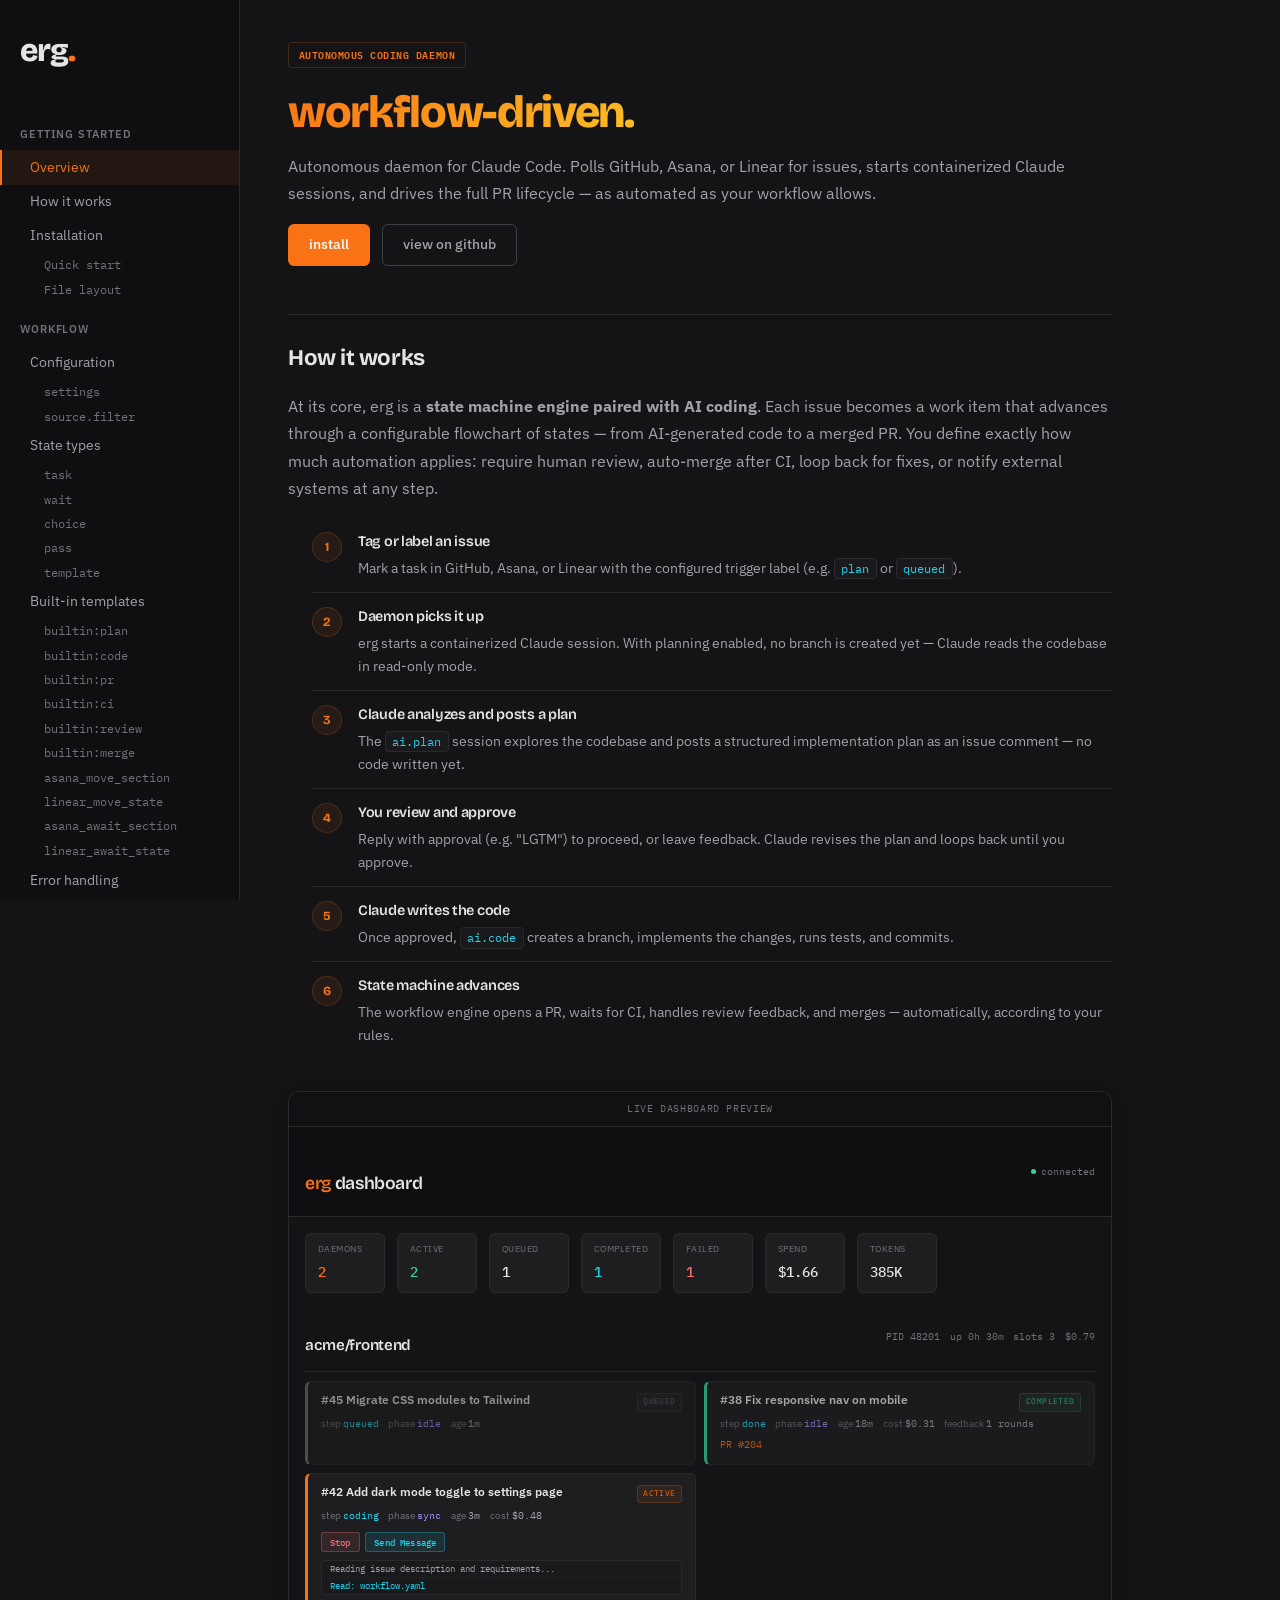
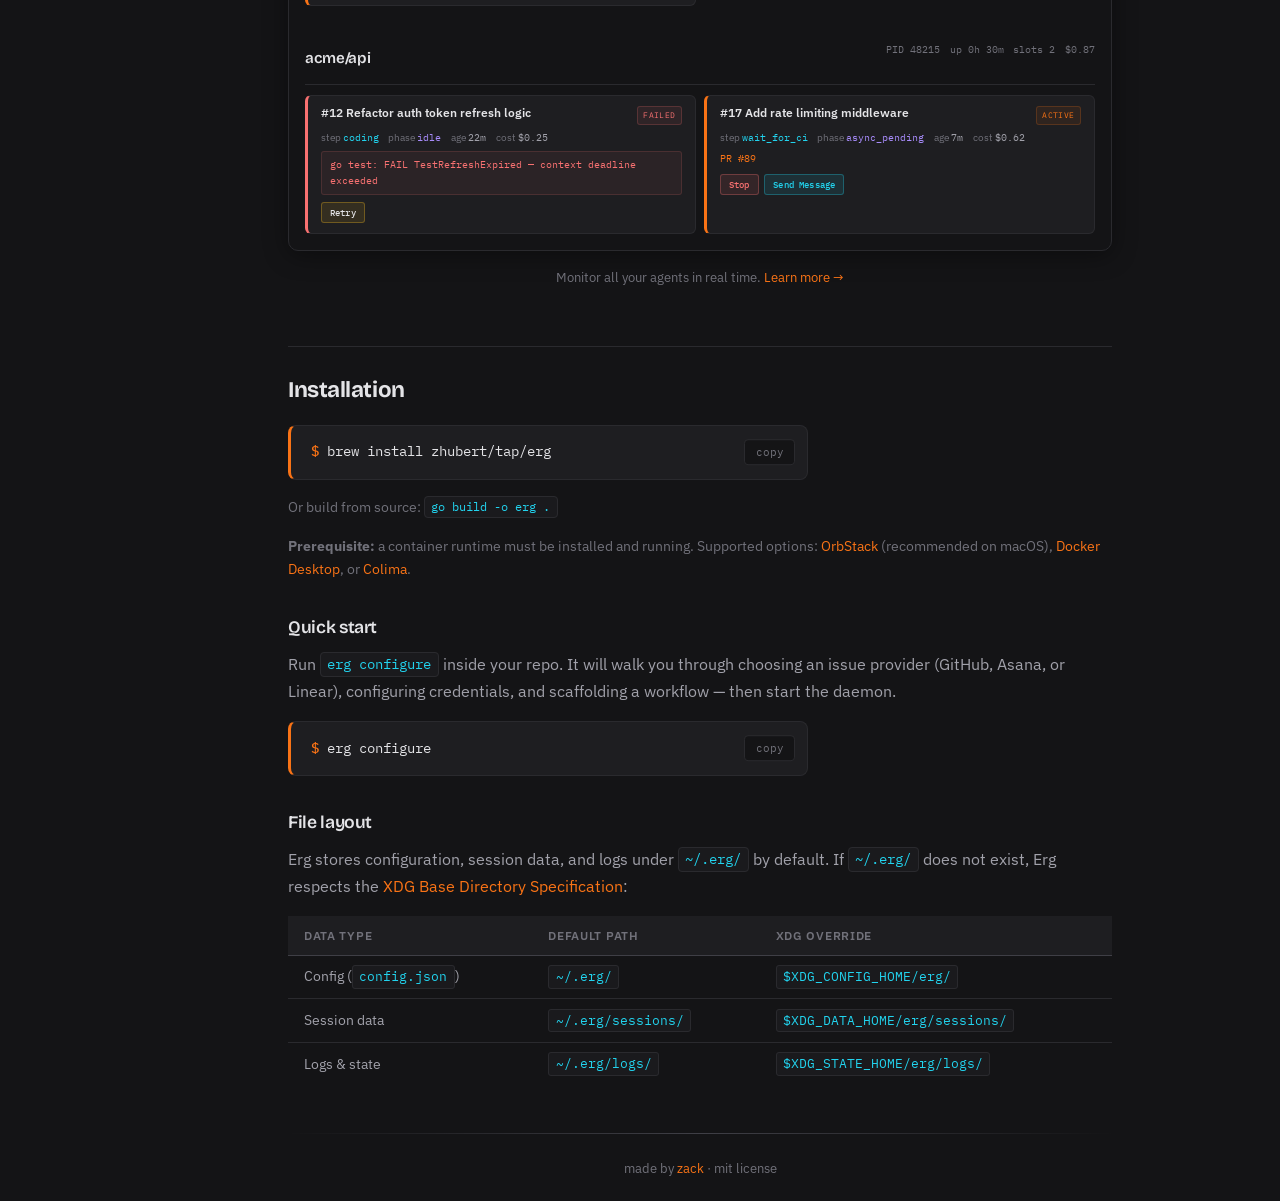
==== docs/index.html @ 73e92b23 "docs(workflow): add built-in template reference cards, remove Examples section Replace the brief inf" ====
<!doctype html>
<html lang="en">
  <head>
    <meta charset="UTF-8" />
    <meta name="viewport" content="width=device-width, initial-scale=1.0" />
    <title>erg - workflow-driven autonomous coding daemon for Claude Code</title>
    <meta
      name="description"
      content="erg — workflow-driven autonomous coding daemon for Claude Code."
    />
    <link rel="preconnect" href="https://fonts.googleapis.com" />
    <link rel="preconnect" href="https://fonts.gstatic.com" crossorigin />
    <link
      href="https://fonts.googleapis.com/css2?family=Bricolage+Grotesque:opsz,wght@12..96,400;12..96,500;12..96,600;12..96,700;12..96,800&family=IBM+Plex+Sans:wght@400;500;600&family=IBM+Plex+Mono:wght@400;500;600&display=swap"
      rel="stylesheet"
    />
    <link rel="stylesheet" href="sim-dashboard.css" />
    <style>
      :root {
        --bg: #141416;
        --bg-sidebar: #0f0f11;
        --bg-card: #1e1e21;
        --bg-code: #1a1a1d;
        --bg-inset: #111113;
        --accent: #f97316;
        --accent-dim: #ea580c;
        --accent-bg: rgba(249, 115, 22, 0.08);
        --accent-border: rgba(249, 115, 22, 0.2);
        --cyan: #22d3ee;
        --green: #34d399;
        --violet: #a78bfa;
        --text: #e4e4e7;
        --text-muted: #a1a1aa;
        --text-dim: #71717a;
        --border: #2a2a2e;
        --border-light: #3f3f46;
      }

      * {
        margin: 0;
        padding: 0;
        box-sizing: border-box;
      }

      html {
        font-size: 100%;
        scroll-behavior: smooth;
        scroll-padding-top: 2rem;
      }

      body {
        font-family:
          "IBM Plex Sans",
          -apple-system,
          sans-serif;
        background: var(--bg);
        color: var(--text);
        line-height: 1.7;
        min-height: 100vh;
        -webkit-font-smoothing: antialiased;
        -webkit-text-size-adjust: 100%;
        text-size-adjust: 100%;
      }

      ::selection {
        background: var(--accent);
        color: #fff;
      }

      h1,
      h2,
      h3,
      h4 {
        font-family: "Bricolage Grotesque", sans-serif;
        letter-spacing: -0.02em;
      }

      code,
      pre {
        font-family: "IBM Plex Mono", monospace;
      }

      a {
        color: var(--accent);
        text-decoration: none;
      }

      a:hover {
        text-decoration: underline;
      }

      /* ---- Two-column layout ---- */

      .page {
        display: flex;
        min-height: 100vh;
      }

      /* ---- Sidebar ---- */

      .sidebar {
        width: 15rem;
        flex-shrink: 0;
        background: var(--bg-sidebar);
        border-right: 1px solid var(--border);
        position: sticky;
        top: 0;
        height: 100vh;
        overflow-y: auto;
        padding: 1.5rem 0;
        display: flex;
        flex-direction: column;
      }

      .sidebar-logo {
        padding: 0 1.25rem;
        margin-bottom: 1.75rem;
      }

      .sidebar-logo a {
        font-family: "Bricolage Grotesque", sans-serif;
        font-size: 2rem;
        font-weight: 800;
        color: var(--text);
        text-decoration: none;
        letter-spacing: -0.03em;
      }

      .sidebar-logo a span {
        color: var(--accent);
      }

      .sidebar-nav {
        list-style: none;
        flex: 1;
      }

      .sidebar-section {
        margin-bottom: 0.25rem;
      }

      .sidebar-section-title {
        display: block;
        padding: 0.4rem 1.25rem;
        font-size: 0.7rem;
        font-weight: 600;
        text-transform: uppercase;
        letter-spacing: 0.08em;
        color: var(--text-dim);
        margin-top: 0.75rem;
      }

      .sidebar-link {
        display: block;
        padding: 0.35rem 1.25rem 0.35rem 1.75rem;
        font-size: 0.85rem;
        color: var(--text-muted);
        text-decoration: none;
        transition:
          color 0.15s,
          background 0.15s;
        border-left: 2px solid transparent;
      }

      .sidebar-link:hover {
        color: var(--text);
        background: rgba(255, 255, 255, 0.03);
        text-decoration: none;
      }

      .sidebar-link.active {
        color: var(--accent);
        border-left-color: var(--accent);
        background: var(--accent-bg);
      }

      .sidebar-footer {
        padding: 1rem 1.25rem 0;
        border-top: 1px solid var(--border);
        margin-top: auto;
      }

      .sidebar-footer a {
        display: block;
        font-size: 0.78rem;
        color: var(--text-dim);
        padding: 0.2rem 0;
        text-decoration: none;
      }

      .sidebar-footer a:hover {
        color: var(--text-muted);
        text-decoration: none;
      }

      /* ---- Main content ---- */

      .main {
        flex: 1;
        min-width: 0;
        max-width: 920px;
        padding: 2.5rem 3rem 4rem;
      }

      /* ---- Content typography ---- */

      .main h1 {
        font-size: 2.5rem;
        font-weight: 800;
        color: var(--text);
        margin-bottom: 0.75rem;
      }

      .main h2 {
        font-size: 1.4rem;
        font-weight: 700;
        color: var(--text);
        margin-top: 3.5rem;
        margin-bottom: 1rem;
        padding-top: 1.5rem;
        border-top: 1px solid var(--border);
      }

      .main h2:first-of-type {
        margin-top: 2.5rem;
      }

      .main h3 {
        font-size: 1.1rem;
        font-weight: 600;
        color: var(--text);
        margin-top: 2rem;
        margin-bottom: 0.5rem;
      }

      .main h4 {
        font-size: 0.95rem;
        font-weight: 600;
        color: var(--text);
        margin-top: 1.5rem;
        margin-bottom: 0.4rem;
      }

      .main p {
        margin-bottom: 1rem;
        color: var(--text-muted);
      }

      .main p code,
      .main li code {
        background: var(--bg-code);
        color: var(--cyan);
        padding: 0.15rem 0.4rem;
        border-radius: 4px;
        font-size: 0.85em;
        border: 1px solid var(--border);
      }

      .main ul,
      .main ol {
        margin-bottom: 1rem;
        padding-left: 1.5rem;
        color: var(--text-muted);
      }

      .main li {
        margin-bottom: 0.35rem;
        font-size: 0.95rem;
      }

      /* ---- Hero area ---- */

      .hero-badge {
        display: inline-block;
        font-family: "IBM Plex Mono", monospace;
        font-size: 0.65rem;
        font-weight: 600;
        color: var(--accent);
        background: transparent;
        border: 1px solid var(--accent-border);
        border-radius: 3px;
        padding: 0.2rem 0.6rem;
        margin-bottom: 1.25rem;
        letter-spacing: 0.05em;
        text-transform: uppercase;
      }

      .hero-tagline {
        font-family: "Bricolage Grotesque", sans-serif;
        font-size: 2.8rem;
        font-weight: 800;
        color: var(--text);
        margin-bottom: 1rem;
        letter-spacing: -0.03em;
        line-height: 1.1;
      }

      .hero-tagline-accent {
        background: linear-gradient(135deg, var(--accent), #fbbf24);
        -webkit-background-clip: text;
        -webkit-text-fill-color: transparent;
        background-clip: text;
      }

      .hero-cta {
        display: inline-flex;
        gap: 0.75rem;
        margin-bottom: 0.5rem;
      }

      .btn {
        display: inline-flex;
        align-items: center;
        padding: 0.55rem 1.25rem;
        border-radius: 6px;
        font-family: "IBM Plex Sans", sans-serif;
        font-size: 0.85rem;
        font-weight: 500;
        text-decoration: none;
        transition: all 0.15s;
        border: 1px solid transparent;
      }

      .btn:hover {
        text-decoration: none;
      }

      .btn-primary {
        background: var(--accent);
        color: #fff;
      }

      .btn-primary:hover {
        background: var(--accent-dim);
      }

      .btn-ghost {
        background: transparent;
        color: var(--text-muted);
        border-color: var(--border-light);
      }

      .btn-ghost:hover {
        color: var(--text);
        border-color: var(--text-dim);
      }

      /* ---- Steps (how it works) ---- */

      .steps-list {
        list-style: none;
        padding: 0;
        margin: 1rem 0 1.5rem;
        counter-reset: step;
      }

      .steps-list li {
        counter-increment: step;
        display: flex;
        gap: 1rem;
        align-items: flex-start;
        padding: 0.75rem 0;
        border-bottom: 1px solid var(--border);
        margin: 0;
      }

      .steps-list li:last-child {
        border-bottom: none;
      }

      .steps-list li::before {
        content: counter(step);
        display: flex;
        align-items: center;
        justify-content: center;
        width: 1.75rem;
        height: 1.75rem;
        border-radius: 50%;
        background: var(--accent-bg);
        border: 1px solid var(--accent-border);
        color: var(--accent);
        font-family: "Bricolage Grotesque", sans-serif;
        font-size: 0.78rem;
        font-weight: 700;
        flex-shrink: 0;
        margin-top: 0.1rem;
      }

      .step-body h4 {
        font-size: 0.9rem;
        font-weight: 600;
        color: var(--text);
        margin: 0 0 0.15rem;
      }

      .step-body p {
        font-size: 0.85rem;
        color: var(--text-muted);
        margin: 0;
      }

      /* ---- State diagram ---- */

      .state-flow {
        display: flex;
        align-items: flex-start;
        gap: 0;
        padding: 1.25rem 0;
        overflow-x: auto;
        margin: 0.5rem 0 0.75rem;
      }

      .sf-node {
        display: flex;
        flex-direction: column;
        align-items: center;
        gap: 0.25rem;
        flex-shrink: 0;
      }

      .sf-box {
        font-family: "IBM Plex Mono", monospace;
        font-size: 0.78rem;
        font-weight: 500;
        padding: 0.45rem 0.85rem;
        border-radius: 6px;
        border: 1px solid var(--border);
        background: var(--bg-card);
        color: var(--text);
        white-space: nowrap;
        transition: border-color 0.15s;
      }

      .sf-box.sf-task {
        border-color: rgba(249, 115, 22, 0.3);
        background: rgba(249, 115, 22, 0.06);
      }
      .sf-box.sf-wait {
        border-color: rgba(167, 139, 250, 0.3);
        background: rgba(167, 139, 250, 0.06);
      }
      .sf-box.sf-done {
        border-color: rgba(52, 211, 153, 0.3);
        background: rgba(52, 211, 153, 0.06);
      }

      .sf-type {
        font-family: "IBM Plex Mono", monospace;
        font-size: 0.65rem;
        color: var(--text-dim);
      }

      .sf-step {
        display: flex;
        align-items: flex-start;
      }

      .sf-arrow {
        color: var(--text-dim);
        font-size: 0.75rem;
        padding: 0 0.35rem;
        flex-shrink: 0;
        user-select: none;
        line-height: 1;
        /* Match sf-box height: 0.78rem line + 0.45rem*2 padding + 2px border */
        height: calc(0.78rem * 1.75 + 0.9rem + 2px);
        display: flex;
        align-items: center;
      }

      .state-note {
        font-size: 0.82rem;
        color: var(--text-dim);
        margin-bottom: 1.5rem;
      }

      /* ---- Code block ---- */

      .code-block {
        background: var(--bg-inset);
        border: 1px solid var(--border);
        border-radius: 8px;
        overflow: hidden;
        margin: 1rem 0 1.5rem;
      }

      .code-header {
        background: var(--bg-card);
        border-bottom: 1px solid var(--border);
        padding: 0.5rem 1rem;
        display: flex;
        align-items: center;
        justify-content: space-between;
      }

      .code-filename {
        font-family: "IBM Plex Mono", monospace;
        font-size: 0.75rem;
        color: var(--text-dim);
      }

      .code-block pre {
        margin: 0;
        padding: 1rem 1.25rem;
        font-size: 0.8rem;
        line-height: 1.75;
        overflow-x: auto;
        color: var(--text-muted);
      }

      .code-block .ck {
        color: var(--accent);
      }
      .code-block .cv {
        color: var(--text);
      }
      .code-block .cc {
        color: var(--text-dim);
        font-style: italic;
      }
      .code-block .cs {
        color: var(--green);
      }
      .code-block .ca {
        color: var(--violet);
      }

      /* ---- Example tabs ---- */

      .example-tabs {
        margin: 1rem 0 1.5rem;
      }

      .tab-bar {
        display: flex;
        gap: 0.35rem;
        margin-bottom: 0.5rem;
      }

      .tab-btn {
        background: transparent;
        border: 1px solid var(--border);
        border-radius: 4px;
        color: var(--text-dim);
        padding: 0.3rem 0.8rem;
        font-family: "IBM Plex Mono", monospace;
        font-size: 0.73rem;
        cursor: pointer;
        transition:
          color 0.15s,
          border-color 0.15s,
          background 0.15s;
      }

      .tab-btn.active {
        color: var(--accent);
        border-color: var(--accent-border);
        background: var(--accent-bg);
      }

      .tab-btn:hover:not(.active) {
        color: var(--text-muted);
        border-color: var(--border-light);
      }

      .example-tabs [data-panel="yaml"] .code-block {
        margin: 0;
      }

      .diagram-panel {
        background: var(--bg-inset);
        border: 1px solid var(--border);
        border-radius: 8px;
        padding: 1.5rem 1rem;
        overflow-x: auto;
      }

      .diagram-panel svg {
        max-width: 100%;
        height: auto;
        display: block;
        margin: 0 auto;
      }

      /* ---- Info cards ---- */

      .info-grid {
        display: grid;
        grid-template-columns: repeat(2, 1fr);
        gap: 0.75rem;
        margin: 1rem 0 1.5rem;
      }

      .info-card {
        background: var(--bg-card);
        border: 1px solid var(--border);
        border-radius: 8px;
        padding: 1rem 1.15rem;
      }

      .info-card h4 {
        font-size: 0.88rem;
        font-weight: 600;
        color: var(--text);
        margin: 0 0 0.3rem;
      }

      .info-card p {
        font-size: 0.8rem;
        color: var(--text-muted);
        line-height: 1.6;
        margin: 0;
      }

      /* ---- CLI reference table ---- */

      .cli-table {
        width: 100%;
        border-collapse: collapse;
        margin: 1rem 0 1.5rem;
        font-size: 0.85rem;
      }

      .cli-table th {
        text-align: left;
        padding: 0.6rem 1rem;
        font-weight: 600;
        color: var(--text-dim);
        font-size: 0.72rem;
        text-transform: uppercase;
        letter-spacing: 0.06em;
        border-bottom: 1px solid var(--border-light);
        background: var(--bg-card);
      }

      .cli-table td {
        padding: 0.6rem 1rem;
        border-bottom: 1px solid var(--border);
        color: var(--text-muted);
      }

      .cli-table td code {
        background: var(--bg-code);
        color: var(--cyan);
        padding: 0.15rem 0.4rem;
        border-radius: 3px;
        font-size: 0.82rem;
        border: 1px solid var(--border);
      }

      .cli-table tr:last-child td {
        border-bottom: none;
      }

      /* ---- Install block ---- */

      .install-block {
        background: var(--bg-card);
        border: 1px solid var(--border);
        border-left: 3px solid var(--accent);
        border-radius: 8px;
        padding: 0.9rem 1.25rem;
        position: relative;
        display: flex;
        align-items: center;
        gap: 0.5rem;
        margin: 1rem 0;
        max-width: 520px;
      }

      .install-block .prompt-char {
        color: var(--accent);
        user-select: none;
        font-family: "IBM Plex Mono", monospace;
        font-weight: 500;
        font-size: 0.88rem;
      }

      .install-block code {
        font-size: 0.88rem;
        color: var(--text);
      }

      .copy-btn {
        position: absolute;
        right: 0.75rem;
        top: 50%;
        transform: translateY(-50%);
        background: var(--bg);
        border: 1px solid var(--border);
        color: var(--text-dim);
        padding: 0.3rem 0.65rem;
        border-radius: 4px;
        font-family: "IBM Plex Mono", monospace;
        font-size: 0.7rem;
        cursor: pointer;
        transition: all 0.15s;
      }

      .copy-btn:hover {
        border-color: var(--accent);
        color: var(--accent);
        box-shadow: 0 0 8px rgba(249, 115, 22, 0.15);
      }

      .copy-btn.copied {
        border-color: var(--green);
        color: var(--green);
      }

      /* ---- Mobile sidebar toggle ---- */

      .mobile-header {
        display: none;
        position: sticky;
        top: 0;
        z-index: 100;
        background: var(--bg-sidebar);
        border-bottom: 1px solid var(--border);
        padding: 0.75rem 1rem;
        align-items: center;
        justify-content: space-between;
      }

      .mobile-header .logo-text {
        font-family: "Bricolage Grotesque", sans-serif;
        font-size: 1.1rem;
        font-weight: 800;
        color: var(--text);
      }

      .mobile-header .logo-text span {
        color: var(--accent);
      }

      .menu-btn {
        background: none;
        border: 1px solid var(--border);
        color: var(--text-muted);
        padding: 0.3rem 0.6rem;
        border-radius: 4px;
        font-family: "IBM Plex Mono", monospace;
        font-size: 0.75rem;
        cursor: pointer;
      }

      /* ---- Responsive ---- */

      @media (max-width: 860px) {
        .sidebar {
          position: fixed;
          left: -16.25rem;
          z-index: 200;
          transition: left 0.25s ease;
          box-shadow: 4px 0 20px rgba(0, 0, 0, 0.5);
        }

        .sidebar.open {
          left: 0;
        }

        .sidebar-overlay {
          display: none;
          position: fixed;
          inset: 0;
          background: rgba(0, 0, 0, 0.5);
          z-index: 199;
        }

        .sidebar-overlay.open {
          display: block;
        }

        .mobile-header {
          display: flex;
        }

        .main {
          padding: 1.5rem 1.25rem 3rem;
        }

        .info-grid {
          grid-template-columns: 1fr;
        }

        .info-card,
        .action-ref {
          overflow: hidden;
          overflow-wrap: break-word;
          word-break: break-word;
          min-width: 0;
        }

        .install-block {
          max-width: 100%;
          flex-wrap: wrap;
        }

        .cli-table {
          display: block;
          overflow-x: auto;
          -webkit-overflow-scrolling: touch;
        }

        .state-flow {
          padding: 1rem 0;
          flex-wrap: wrap;
        }
      }

      /* ---- Sidebar sub-links (category TOC) ---- */

      .sidebar-sublink {
        display: block;
        padding: 0.2rem 1.25rem 0.2rem 2.75rem;
        font-size: 0.75rem;
        font-family: "IBM Plex Mono", monospace;
        color: var(--text-dim);
        text-decoration: none;
        transition: color 0.15s;
        line-height: 1.5;
      }

      .sidebar-sublink:hover {
        color: var(--text-muted);
        text-decoration: none;
      }

      /* ---- Action reference ---- */

      .action-ref {
        background: var(--bg-card);
        border: 1px solid var(--border);
        border-radius: 8px;
        padding: 1.25rem 1.5rem;
        margin-bottom: 1rem;
      }

      .action-header {
        display: flex;
        align-items: center;
        gap: 0.6rem;
        margin-bottom: 0.5rem;
      }

      .action-title {
        font-family: "IBM Plex Mono", monospace;
        font-size: 0.95rem;
        font-weight: 600;
        color: var(--accent);
        display: flex;
        align-items: center;
        gap: 0.5rem;
      }

      .action-title::before {
        content: "";
        display: inline-block;
        width: 7px;
        height: 7px;
        border-radius: 50%;
        background: var(--accent);
        flex-shrink: 0;
      }

      .action-header:has(.badge-async) .action-title::before {
        background: var(--violet);
      }

      .action-header:has(.badge-sync) .action-title::before {
        background: var(--green);
      }

      .action-desc {
        font-size: 0.88rem;
        color: var(--text-muted);
        margin-bottom: 0.75rem;
        line-height: 1.6;
      }

      .badge {
        display: inline-block;
        font-family: "IBM Plex Mono", monospace;
        font-size: 0.63rem;
        font-weight: 500;
        padding: 0.15rem 0.5rem;
        border-radius: 100px;
        flex-shrink: 0;
      }

      .badge-async {
        background: rgba(167, 139, 250, 0.1);
        border: 1px solid rgba(167, 139, 250, 0.25);
        color: var(--violet);
      }

      .badge-sync {
        background: rgba(52, 211, 153, 0.1);
        border: 1px solid rgba(52, 211, 153, 0.25);
        color: var(--green);
      }

      .param-section {
        margin-top: 0.85rem;
      }

      .param-section-title {
        font-size: 0.68rem;
        font-weight: 600;
        color: var(--text-dim);
        text-transform: uppercase;
        letter-spacing: 0.07em;
        margin-bottom: 0.4rem;
      }

      .param-table {
        width: 100%;
        border-collapse: collapse;
        font-size: 0.82rem;
        border-radius: 6px;
        overflow: hidden;
        border: 1px solid var(--border);
      }

      .param-table th {
        text-align: left;
        padding: 0.4rem 0.75rem;
        font-size: 0.66rem;
        font-weight: 600;
        color: var(--text-dim);
        text-transform: uppercase;
        letter-spacing: 0.07em;
        background: var(--bg-inset);
        border-bottom: 1px solid var(--border-light);
      }

      .param-table td {
        padding: 0.45rem 0.75rem;
        border-bottom: 1px solid var(--border);
        color: var(--text-muted);
        vertical-align: top;
      }

      .param-table td:first-child {
        font-family: "IBM Plex Mono", monospace;
        color: var(--cyan);
        font-size: 0.8rem;
        white-space: nowrap;
      }

      .param-table td:nth-child(2) {
        font-family: "IBM Plex Mono", monospace;
        color: var(--text-dim);
        font-size: 0.78rem;
        white-space: nowrap;
      }

      .param-table tr:last-child td {
        border-bottom: none;
      }

      .param-none {
        font-size: 0.82rem;
        color: var(--text-dim);
        margin-top: 0.35rem;
      }

      @media (max-width: 480px) {
        .hero-tagline {
          font-size: 1.8rem;
        }

        .hero-cta {
          flex-direction: column;
        }

        .btn {
          width: 100%;
          justify-content: center;
          max-width: 280px;
        }

        .cli-table {
          font-size: 0.78rem;
        }

        .cli-table th,
        .cli-table td {
          padding: 0.5rem 0.6rem;
        }

        .code-block pre {
          font-size: 0.72rem;
          padding: 0.75rem 1rem;
        }

        .action-ref {
          padding: 1rem;
        }

        .action-title {
          font-size: 0.85rem;
        }

        .action-desc {
          font-size: 0.82rem;
        }
      }

      /* ---- Scrollable param-table on narrow phones ---- */
      @media (max-width: 560px) {
        .param-section {
          overflow-x: auto;
          -webkit-overflow-scrolling: touch;
          margin-left: -0.25rem;
          margin-right: -0.25rem;
        }

        .param-table {
          font-size: 0.75rem;
          width: max-content;
          min-width: 100%;
        }

        .param-table th {
          white-space: nowrap;
        }

        .param-table th,
        .param-table td {
          padding: 0.35rem 0.5rem;
        }

        .param-table td:first-child {
          font-size: 0.73rem;
        }

        .param-table td:nth-child(2) {
          font-size: 0.7rem;
        }

        .install-block {
          gap: 0.35rem;
        }

        .install-block code {
          font-size: 0.78rem;
        }

        .copy-btn {
          position: static;
          transform: none;
          flex-shrink: 0;
          padding: 0.25rem 0.5rem;
          font-size: 0.65rem;
        }
      }
    </style>
    <script src="./mermaid.min.js"></script>
  </head>
  <body>
    <div class="mobile-header">
      <span class="logo-text">erg<span>.</span></span>
      <button class="menu-btn" onclick="toggleSidebar()">menu</button>
    </div>

    <div
      class="sidebar-overlay"
      id="sidebarOverlay"
      onclick="toggleSidebar()"
    ></div>

    <div class="page">
      <nav class="sidebar" id="sidebar">
        <div class="sidebar-logo">
          <a href="index.html">erg<span>.</span></a>
        </div>
        <ul class="sidebar-nav">
          <li class="sidebar-section">
            <span class="sidebar-section-title">Getting started</span>
            <a href="#overview" class="sidebar-link">Overview</a>
            <a href="#how-it-works" class="sidebar-link">How it works</a>
            <a href="#install" class="sidebar-link">Installation</a>
            <a href="#quickstart" class="sidebar-sublink">Quick start</a>
            <a href="#file-layout" class="sidebar-sublink">File layout</a>
          </li>
          <li class="sidebar-section">
            <span class="sidebar-section-title">Workflow</span>
            <a href="workflow.html#workflow" class="sidebar-link">Configuration</a>
            <a href="workflow.html#settings" class="sidebar-sublink">settings</a>
            <a href="workflow.html#source-filter" class="sidebar-sublink">source.filter</a>
            <a href="workflow.html#states" class="sidebar-link">State types</a>
            <a href="workflow.html#state-task" class="sidebar-sublink">task</a>
            <a href="workflow.html#state-wait" class="sidebar-sublink">wait</a>
            <a href="workflow.html#state-choice" class="sidebar-sublink">choice</a>
            <a href="workflow.html#state-pass" class="sidebar-sublink">pass</a>
            <a href="workflow.html#state-template" class="sidebar-sublink">template</a>
            <a href="workflow.html#templates" class="sidebar-link">Built-in templates</a>
            <a href="workflow.html#tmpl-plan" class="sidebar-sublink">builtin:plan</a>
            <a href="workflow.html#tmpl-code" class="sidebar-sublink">builtin:code</a>
            <a href="workflow.html#tmpl-pr" class="sidebar-sublink">builtin:pr</a>
            <a href="workflow.html#tmpl-ci" class="sidebar-sublink">builtin:ci</a>
            <a href="workflow.html#tmpl-review" class="sidebar-sublink">builtin:review</a>
            <a href="workflow.html#tmpl-merge" class="sidebar-sublink">builtin:merge</a>
            <a href="workflow.html#tmpl-asana-move" class="sidebar-sublink">asana_move_section</a>
            <a href="workflow.html#tmpl-linear-move" class="sidebar-sublink">linear_move_state</a>
            <a href="workflow.html#tmpl-asana-await" class="sidebar-sublink">asana_await_section</a>
            <a href="workflow.html#tmpl-linear-await" class="sidebar-sublink">linear_await_state</a>
            <a href="workflow.html#error-handling" class="sidebar-link">Error handling</a>
            <a href="workflow.html#hooks" class="sidebar-link">Hooks</a>
          </li>
          <li class="sidebar-section">
            <span class="sidebar-section-title">Reference</span>
            <a href="cli.html#cli" class="sidebar-link">CLI commands</a>
            <a href="cli.html#cli-run" class="sidebar-sublink">erg run</a>
            <a href="cli.html#cli-stats" class="sidebar-sublink">erg stats</a>
            <a href="dashboard.html#dashboard" class="sidebar-link">Dashboard</a>
            <a href="multi-repo.html#multi-repo" class="sidebar-link">Multi-repo</a>
            <a href="multi-repo.html#services" class="sidebar-link">Brew services</a>
            <a href="actions.html#actions" class="sidebar-link">Actions</a>
            <a href="actions.html#actions-ai" class="sidebar-sublink">ai</a>
            <a href="actions.html#actions-github" class="sidebar-sublink">github</a>
            <a href="actions.html#actions-git" class="sidebar-sublink">git</a>
            <a href="actions.html#actions-asana" class="sidebar-sublink">asana</a>
            <a href="actions.html#actions-linear" class="sidebar-sublink">linear</a>
            <a href="actions.html#actions-slack" class="sidebar-sublink">slack</a>
            <a href="actions.html#actions-webhook" class="sidebar-sublink">webhook</a>
            <a href="actions.html#actions-workflow" class="sidebar-sublink">workflow</a>
            <a href="events.html#events" class="sidebar-link">Wait events</a>
            <a href="events.html#events-pr" class="sidebar-sublink">pr</a>
            <a href="events.html#events-ci" class="sidebar-sublink">ci</a>
            <a href="events.html#events-plan" class="sidebar-sublink">plan</a>
            <a href="events.html#events-asana" class="sidebar-sublink">asana</a>
            <a href="events.html#events-linear" class="sidebar-sublink">linear</a>
            <a href="events.html#events-gate" class="sidebar-sublink">gate</a>
          </li>
        </ul>
        <div class="sidebar-footer">
          <a href="https://github.com/zhubert/erg">GitHub</a>
          <a href="https://github.com/zhubert/erg/issues">Issues</a>
        </div>
      </nav>

      <!-- Content -->
      <main class="main">
        <!-- Overview -->
        <section id="overview">
          <span class="hero-badge">autonomous coding daemon</span>
          <p class="hero-tagline">
            <span class="hero-tagline-accent">workflow-driven.</span>
          </p>
          <p>
            Autonomous daemon for Claude Code. Polls GitHub, Asana, or
            Linear for issues, starts containerized Claude sessions, and drives
            the full PR lifecycle &mdash; as automated as your workflow allows.
          </p>
          <div class="hero-cta">
            <a href="#install" class="btn btn-primary">install</a>
            <a href="https://github.com/zhubert/erg" class="btn btn-ghost"
              >view on github</a
            >
          </div>
        </section>

        <!-- How it works -->
        <h2 id="how-it-works">How it works</h2>
        <p>
          At its core, erg is a
          <strong>state machine engine paired with AI coding</strong>. Each
          issue becomes a work item that advances through a configurable
          flowchart of states — from AI-generated code to a merged PR. You
          define exactly how much automation applies: require human review,
          auto-merge after CI, loop back for fixes, or notify external systems
          at any step.
        </p>
        <ol class="steps-list">
          <li>
            <div class="step-body">
              <h4>Tag or label an issue</h4>
              <p>
                Mark a task in GitHub, Asana, or Linear with the configured
                trigger label (e.g. <code>plan</code> or <code>queued</code>).
              </p>
            </div>
          </li>
          <li>
            <div class="step-body">
              <h4>Daemon picks it up</h4>
              <p>
                erg starts a containerized Claude session. With planning
                enabled, no branch is created yet — Claude reads the codebase in
                read-only mode.
              </p>
            </div>
          </li>
          <li>
            <div class="step-body">
              <h4>Claude analyzes and posts a plan</h4>
              <p>
                The <code>ai.plan</code> session explores the codebase and posts
                a structured implementation plan as an issue comment — no code
                written yet.
              </p>
            </div>
          </li>
          <li>
            <div class="step-body">
              <h4>You review and approve</h4>
              <p>
                Reply with approval (e.g. "LGTM") to proceed, or leave feedback.
                Claude revises the plan and loops back until you approve.
              </p>
            </div>
          </li>
          <li>
            <div class="step-body">
              <h4>Claude writes the code</h4>
              <p>
                Once approved, <code>ai.code</code> creates a branch, implements
                the changes, runs tests, and commits.
              </p>
            </div>
          </li>
          <li>
            <div class="step-body">
              <h4>State machine advances</h4>
              <p>
                The workflow engine opens a PR, waits for CI, handles review
                feedback, and merges — automatically, according to your rules.
              </p>
            </div>
          </li>
        </ol>

        <!-- ============ LIVE DASHBOARD SIMULATION ============ -->
        <div class="sim-wrap" style="margin: 2rem 0 2.5rem;">
          <div class="sim-label">live dashboard preview</div>
          <div class="sim-header">
            <div class="sim-header-left">
              <h3><span>erg</span> dashboard</h3>
            </div>
            <div class="sim-conn">
              <div class="sim-conn-dot"></div>
              <span>connected</span>
            </div>
          </div>
          <div class="sim-body">
            <div class="sim-summary" id="simSummary"></div>
            <div id="simContent"></div>
          </div>
        </div>
        <p style="font-size: 0.82rem; color: var(--text-dim); text-align: center; margin-top: -1.5rem; margin-bottom: 2rem;">
          Monitor all your agents in real time. <a href="dashboard.html#dashboard">Learn more &rarr;</a>
        </p>
        <!-- ============ END SIMULATION ============ -->

        <!-- Installation -->
        <h2 id="install">Installation</h2>
        <div class="install-block">
          <span class="prompt-char">$</span>
          <code>brew install zhubert/tap/erg</code>
          <button
            class="copy-btn"
            onclick="copyCmd(this, 'brew install zhubert/tap/erg')"
          >
            copy
          </button>
        </div>
        <p style="font-size: 0.85rem; color: var(--text-dim); margin-top: 0.75rem;">
          Or build from source: <code>go build -o erg .</code>
        </p>
        <p style="font-size: 0.85rem; color: var(--text-dim); margin-top: 0.5rem;">
          <strong>Prerequisite:</strong> a container runtime must be installed and running.
          Supported options:
          <a href="https://orbstack.dev">OrbStack</a> (recommended on macOS),
          <a href="https://docs.docker.com/get-docker/">Docker Desktop</a>, or
          <a href="https://github.com/abiosoft/colima">Colima</a>.
        </p>

        <h3 id="quickstart">Quick start</h3>
        <p>
          Run <code>erg configure</code> inside your repo. It will walk you through
          choosing an issue provider (GitHub, Asana, or Linear), configuring
          credentials, and scaffolding a workflow — then start the daemon.
        </p>
        <div class="install-block">
          <span class="prompt-char">$</span>
          <code>erg configure</code>
          <button class="copy-btn" onclick="copyCmd(this, 'erg configure')">
            copy
          </button>
        </div>


        <h3 id="file-layout">File layout</h3>
        <p>
          Erg stores configuration, session data, and logs under
          <code>~/.erg/</code> by default. If <code>~/.erg/</code>
          does not exist, Erg respects the
          <a href="https://specifications.freedesktop.org/basedir-spec/latest/">XDG Base Directory Specification</a>:
        </p>
        <table class="cli-table">
          <thead>
            <tr>
              <th>Data type</th>
              <th>Default path</th>
              <th>XDG override</th>
            </tr>
          </thead>
          <tbody>
            <tr>
              <td>Config (<code>config.json</code>)</td>
              <td><code>~/.erg/</code></td>
              <td><code>$XDG_CONFIG_HOME/erg/</code></td>
            </tr>
            <tr>
              <td>Session data</td>
              <td><code>~/.erg/sessions/</code></td>
              <td><code>$XDG_DATA_HOME/erg/sessions/</code></td>
            </tr>
            <tr>
              <td>Logs &amp; state</td>
              <td><code>~/.erg/logs/</code></td>
              <td><code>$XDG_STATE_HOME/erg/logs/</code></td>
            </tr>
          </tbody>
        </table>

        <div
          style="
            margin-top: 3rem;
            padding-top: 1.5rem;
            border-top: 1px solid transparent;
            border-image: linear-gradient(
                90deg,
                transparent,
                var(--border-light),
                transparent
              )
              1;
            font-size: 0.8rem;
            color: var(--text-dim);
            text-align: center;
          "
        >
          made by
          <a href="https://www.zhubert.com" style="color: var(--accent)"
            >zack</a
          >
          &middot; mit license
        </div>
      </main>
    </div>

    <script>
      mermaid.initialize({ startOnLoad: false, theme: "dark" });

      function switchTab(btn, tab) {
        var tabs = btn.closest(".example-tabs");
        tabs.querySelectorAll(".tab-btn").forEach(function (b) {
          b.classList.remove("active");
        });
        btn.classList.add("active");
        tabs.querySelectorAll("[data-panel]").forEach(function (p) {
          p.style.display = "none";
        });
        var panel = tabs.querySelector('[data-panel="' + tab + '"]');
        if (panel) panel.style.display = "";
        if (tab === "diagram" && !tabs.dataset.rendered) {
          tabs.dataset.rendered = "1";
          var el = tabs.querySelector(".mermaid");
          if (el) mermaid.run({ nodes: [el] });
        }
      }

      function copyCmd(btn, cmd) {
        navigator.clipboard.writeText(cmd).then(function () {
          btn.textContent = "copied";
          btn.classList.add("copied");
          setTimeout(function () {
            btn.textContent = "copy";
            btn.classList.remove("copied");
          }, 2000);
        });
      }

      function toggleSidebar() {
        document.getElementById("sidebar").classList.toggle("open");
        document.getElementById("sidebarOverlay").classList.toggle("open");
      }

      // Scroll spy for sidebar
      (function () {
        var links = document.querySelectorAll(".sidebar-link");
        var sections = [];
        links.forEach(function (link) {
          var id = link.getAttribute("href");
          if (id && id.startsWith("#")) {
            var el = document.querySelector(id);
            if (el) sections.push({ el: el, link: link });
          }
        });

        function update() {
          var scrollY = window.scrollY + 80;
          var current = sections[0];
          for (var i = 0; i < sections.length; i++) {
            if (sections[i].el.offsetTop <= scrollY) {
              current = sections[i];
            }
          }
          links.forEach(function (l) {
            l.classList.remove("active");
          });
          if (current) current.link.classList.add("active");
        }

        window.addEventListener("scroll", update, { passive: true });
        update();
      })();

      // Close sidebar on link click (mobile)
      document
        .querySelectorAll(".sidebar-link, .sidebar-sublink")
        .forEach(function (link) {
          link.addEventListener("click", function () {
            if (window.innerWidth <= 860) {
              document.getElementById("sidebar").classList.remove("open");
              document
                .getElementById("sidebarOverlay")
                .classList.remove("open");
            }
          });
        });

      // Label param-table cells for responsive stacking
      document.querySelectorAll(".param-table").forEach(function (table) {
        var headers = Array.from(table.querySelectorAll("thead th")).map(
          function (th) {
            return th.textContent.trim();
          },
        );
        table.querySelectorAll("tbody tr").forEach(function (row) {
          row.querySelectorAll("td").forEach(function (td, i) {
            if (headers[i]) td.setAttribute("data-label", headers[i]);
          });
        });
      });
    </script>
    <script src="sim-dashboard.js"></script>
  </body>
</html>
---- docs/sim-dashboard.css ----
/* Dashboard simulation styles — shared between index.html and dashboard.html */
.sim-wrap {
  border: 1px solid var(--border);
  border-radius: 10px;
  overflow: hidden;
  background: var(--bg);
  box-shadow: 0 4px 24px rgba(0,0,0,0.4);
}
.sim-label {
  font-family: "IBM Plex Mono", monospace;
  font-size: 0.65rem;
  color: var(--text-dim);
  text-align: center;
  padding: 0.5rem;
  background: var(--bg-inset);
  border-bottom: 1px solid var(--border);
  letter-spacing: 0.06em;
  text-transform: uppercase;
}
.sim-header {
  border-bottom: 1px solid var(--border);
  padding: 0.6rem 1rem;
  display: flex;
  align-items: center;
  justify-content: space-between;
  background: var(--bg-sidebar);
}
.sim-header-left { display: flex; align-items: center; gap: 0.6rem; }
.sim-header h3 {
  font-family: "Bricolage Grotesque", sans-serif;
  font-size: 0.9rem; font-weight: 700;
  letter-spacing: -0.02em; color: var(--text); margin: 0;
}
.sim-header h3 span { color: var(--accent); }
.sim-conn {
  display: flex; align-items: center; gap: 0.3rem;
  font-size: 0.65rem; font-family: "IBM Plex Mono", monospace;
  color: var(--text-dim);
}
.sim-conn-dot {
  width: 5px; height: 5px; border-radius: 50%;
  background: var(--green);
}
.sim-body { padding: 1rem; }
.sim-summary {
  display: flex; gap: 0.75rem; margin-bottom: 1rem; flex-wrap: wrap;
}
.sim-stat {
  background: var(--bg-card); border: 1px solid var(--border);
  border-radius: 6px; padding: 0.5rem 0.75rem; min-width: 80px;
}
.sim-stat .sl { font-size: 0.55rem; text-transform: uppercase;
  letter-spacing: 0.05em; color: var(--text-dim); margin-bottom: 0.15rem; }
.sim-stat .sv { font-family: "IBM Plex Mono", monospace;
  font-size: 0.9rem; font-weight: 500; color: var(--text); }
.sim-stat .sv.accent { color: var(--accent); }
.sim-stat .sv.green { color: var(--green); }
.sim-stat .sv.cyan { color: var(--cyan); }
.sim-stat .sv.red { color: #f87171; }
.sim-daemon { margin-bottom: 1rem; }
.sim-daemon:last-child { margin-bottom: 0; }
.sim-daemon-hdr {
  display: flex; align-items: center; justify-content: space-between;
  margin-bottom: 0.6rem; padding-bottom: 0.35rem;
  border-bottom: 1px solid var(--border);
}
.sim-daemon-hdr h4 {
  font-family: "Bricolage Grotesque", sans-serif;
  font-size: 0.8rem; font-weight: 600; margin: 0;
  letter-spacing: -0.02em;
}
.sim-daemon-meta {
  display: flex; gap: 0.6rem; font-size: 0.6rem;
  font-family: "IBM Plex Mono", monospace; color: var(--text-dim);
}
.sim-items {
  display: grid; grid-template-columns: repeat(auto-fill, minmax(260px, 1fr));
  gap: 0.5rem;
}
.sim-item {
  background: var(--bg-card); border: 1px solid var(--border);
  border-radius: 6px; padding: 0.65rem 0.8rem;
  transition: border-color 0.3s, background 0.3s, opacity 0.3s;
}
.sim-item.st-active { border-left: 3px solid var(--accent); }
.sim-item.st-completed { border-left: 3px solid var(--green); opacity: 0.7; }
.sim-item.st-failed { border-left: 3px solid #f87171; }
.sim-item.st-queued { border-left: 3px solid var(--text-dim); opacity: 0.6; }
.sim-item-top {
  display: flex; align-items: flex-start;
  justify-content: space-between; margin-bottom: 0.3rem;
}
.sim-item-title {
  font-weight: 600; font-size: 0.72rem; color: var(--text); line-height: 1.3;
}
.sim-badge {
  font-size: 0.5rem; font-family: "IBM Plex Mono", monospace;
  text-transform: uppercase; letter-spacing: 0.05em;
  padding: 0.1rem 0.35rem; border-radius: 3px;
  white-space: nowrap; flex-shrink: 0; margin-left: 0.4rem;
}
.sim-badge.active {
  background: var(--accent-bg); color: var(--accent);
  border: 1px solid var(--accent-border);
}
.sim-badge.completed {
  background: rgba(52,211,153,0.08); color: var(--green);
  border: 1px solid rgba(52,211,153,0.2);
}
.sim-badge.failed {
  background: rgba(248,113,113,0.08); color: #f87171;
  border: 1px solid rgba(248,113,113,0.2);
}
.sim-badge.queued {
  background: rgba(113,113,122,0.08); color: var(--text-dim);
  border: 1px solid rgba(113,113,122,0.2);
}
.sim-item-meta {
  display: flex; gap: 0.6rem; font-size: 0.6rem;
  color: var(--text-muted); flex-wrap: wrap;
}
.sim-item-meta .ml { color: var(--text-dim); }
.sim-item-meta .mv { font-family: "IBM Plex Mono", monospace; color: var(--text-muted); }
.sim-item-meta .mv.step { color: var(--cyan); }
.sim-item-meta .mv.phase { color: var(--violet); }
.sim-item-pr { margin-top: 0.3rem; font-size: 0.6rem; }
.sim-item-pr-link {
  color: var(--accent); text-decoration: none;
  font-family: "IBM Plex Mono", monospace;
  background: none; border: none; padding: 0;
  font-size: inherit; cursor: pointer;
}
.sim-item-error {
  margin-top: 0.3rem; padding: 0.3rem 0.5rem;
  background: rgba(248,113,113,0.06); border: 1px solid rgba(248,113,113,0.15);
  border-radius: 3px; font-size: 0.6rem; font-family: "IBM Plex Mono", monospace;
  color: #f87171; white-space: pre-wrap;
}
.sim-logs {
  margin-top: 0.5rem; background: var(--bg-code);
  border: 1px solid var(--border); border-radius: 4px;
  max-height: 140px; overflow-y: auto;
  font-family: "IBM Plex Mono", monospace; font-size: 0.58rem;
  line-height: 1.5;
}
.sim-logs .ll {
  padding: 0.06rem 0.5rem;
  border-bottom: 1px solid rgba(42,42,46,0.4);
}
.sim-logs .ll:last-child { border-bottom: none; }
.sim-logs .ll.tool { color: var(--cyan); }
.sim-logs .ll.text { color: var(--text-muted); }
@keyframes sim-pulse {
  0%, 100% { border-left-color: var(--accent); }
  50% { border-left-color: var(--accent-dim); }
}
.sim-item.st-active.pulsing {
  animation: sim-pulse 2s ease-in-out infinite;
}
/* Control buttons */
.sim-ctrl-btns {
  display: flex; gap: 0.35rem; margin-top: 0.45rem;
  flex-wrap: wrap; align-items: center;
}
.sim-ctrl-btn {
  font-family: "IBM Plex Mono", monospace;
  font-size: 0.58rem; font-weight: 500;
  letter-spacing: 0.02em;
  padding: 0.18rem 0.5rem;
  border-radius: 3px; border: 1px solid transparent;
  cursor: pointer; transition: opacity 0.15s, transform 0.1s;
  white-space: nowrap;
}
.sim-ctrl-btn:active { transform: scale(0.97); }
.sim-ctrl-btn.stop {
  background: rgba(248,113,113,0.1); border-color: rgba(248,113,113,0.3); color: #f87171;
}
.sim-ctrl-btn.stop:hover { background: rgba(248,113,113,0.2); }
.sim-ctrl-btn.retry {
  background: rgba(251,191,36,0.1); border-color: rgba(251,191,36,0.3); color: var(--yellow);
}
.sim-ctrl-btn.retry:hover { background: rgba(251,191,36,0.2); }
.sim-ctrl-btn.message, .sim-ctrl-btn.send {
  background: rgba(34,211,238,0.1); border-color: rgba(34,211,238,0.3); color: var(--cyan);
}
.sim-ctrl-btn.message:hover, .sim-ctrl-btn.send:hover { background: rgba(34,211,238,0.2); }
.sim-ctrl-btn.cancel {
  background: rgba(113,113,122,0.1); border-color: rgba(113,113,122,0.2); color: var(--text-dim);
}
.sim-ctrl-btn.cancel:hover { background: rgba(113,113,122,0.2); }
.sim-flash {
  font-family: "IBM Plex Mono", monospace;
  font-size: 0.56rem; padding: 0.08rem 0.3rem;
  border-radius: 2px; animation: sim-fade-out 2s forwards;
}
.sim-flash.ok { color: var(--green); }
.sim-flash.err { color: #f87171; }
@keyframes sim-fade-out {
  0%, 60% { opacity: 1; }
  100% { opacity: 0; }
}
/* Message panel */
.sim-msg-panel {
  margin-top: 0.35rem; display: flex; gap: 0.35rem; align-items: flex-start;
}
.sim-msg-panel textarea {
  flex: 1; font-family: "IBM Plex Mono", monospace; font-size: 0.62rem;
  background: var(--bg-code); border: 1px solid var(--border);
  border-radius: 3px; color: var(--text); padding: 0.3rem 0.45rem;
  resize: vertical; min-height: 48px; outline: none;
}
.sim-msg-panel textarea:focus { border-color: var(--cyan); }
.sim-msg-panel-actions { display: flex; flex-direction: column; gap: 0.25rem; }
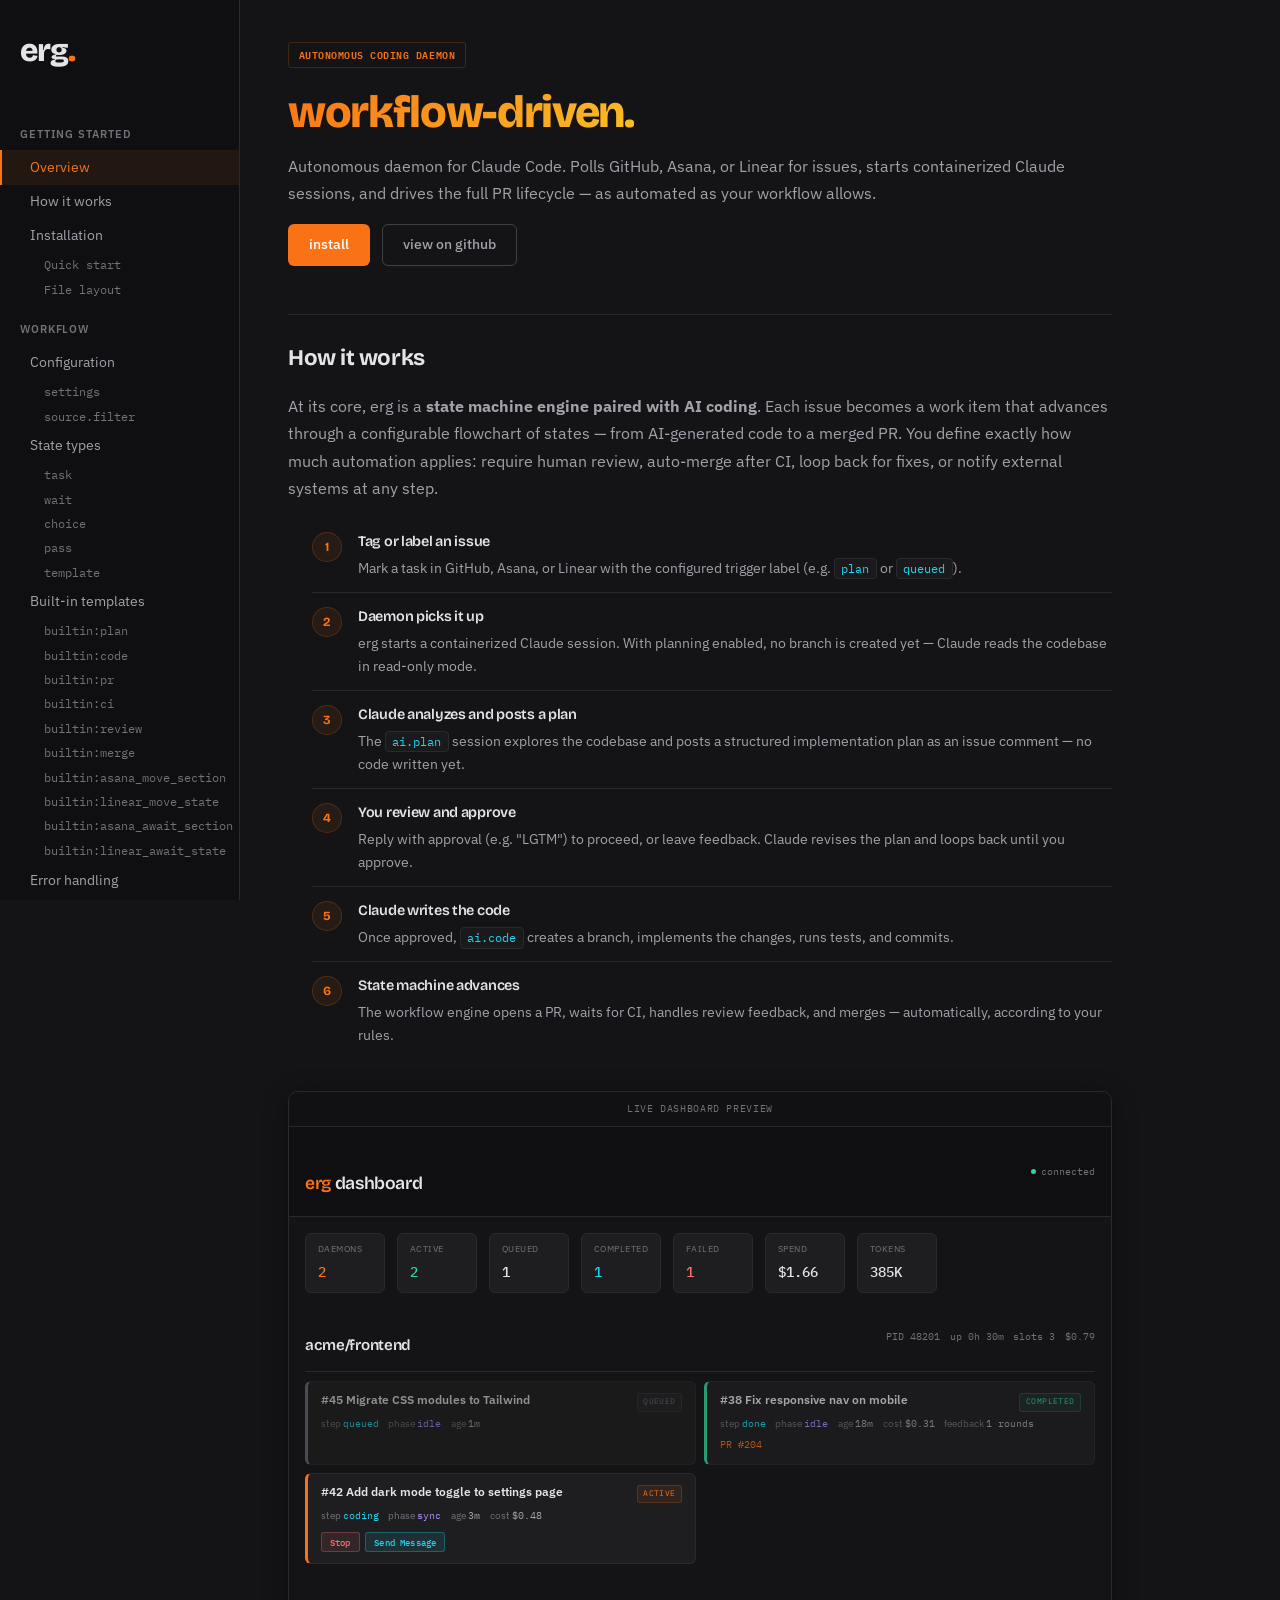
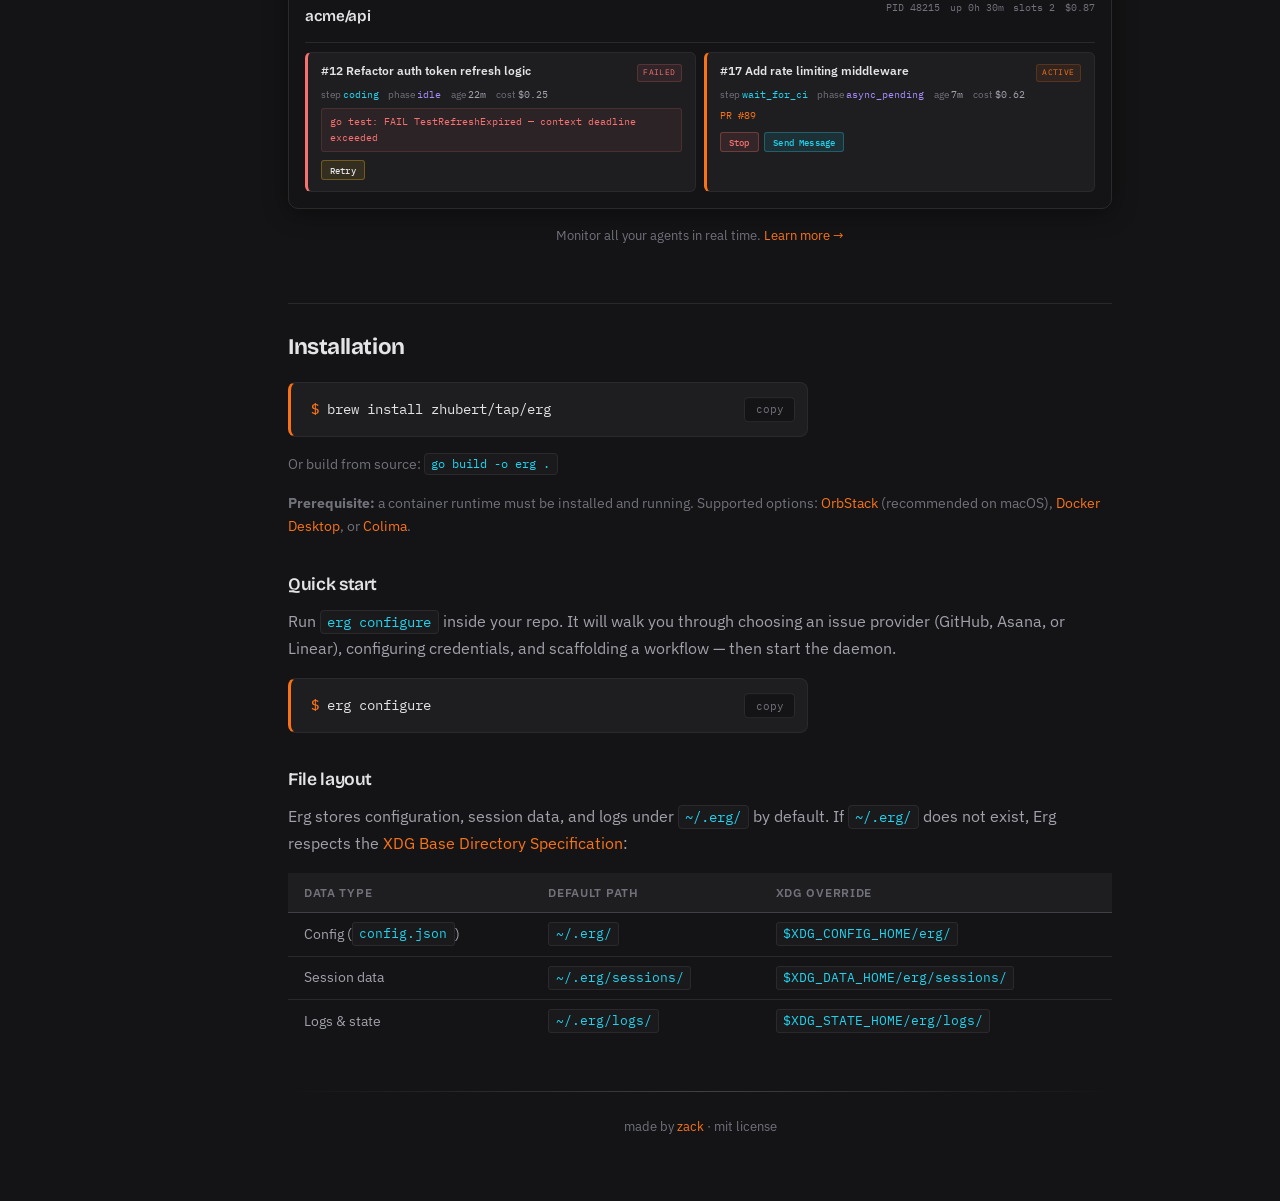
==== commit 49d62683: "fix(docs): add builtin: prefix to provider-specific template sidebar labels Addresses review feedbac" ====
--- a/docs/index.html
+++ b/docs/index.html
@@ -1102,10 +1102,10 @@
             <a href="workflow.html#tmpl-ci" class="sidebar-sublink">builtin:ci</a>
             <a href="workflow.html#tmpl-review" class="sidebar-sublink">builtin:review</a>
             <a href="workflow.html#tmpl-merge" class="sidebar-sublink">builtin:merge</a>
-            <a href="workflow.html#tmpl-asana-move" class="sidebar-sublink">asana_move_section</a>
-            <a href="workflow.html#tmpl-linear-move" class="sidebar-sublink">linear_move_state</a>
-            <a href="workflow.html#tmpl-asana-await" class="sidebar-sublink">asana_await_section</a>
-            <a href="workflow.html#tmpl-linear-await" class="sidebar-sublink">linear_await_state</a>
+            <a href="workflow.html#tmpl-asana-move" class="sidebar-sublink">builtin:asana_move_section</a>
+            <a href="workflow.html#tmpl-linear-move" class="sidebar-sublink">builtin:linear_move_state</a>
+            <a href="workflow.html#tmpl-asana-await" class="sidebar-sublink">builtin:asana_await_section</a>
+            <a href="workflow.html#tmpl-linear-await" class="sidebar-sublink">builtin:linear_await_state</a>
             <a href="workflow.html#error-handling" class="sidebar-link">Error handling</a>
             <a href="workflow.html#hooks" class="sidebar-link">Hooks</a>
           </li>
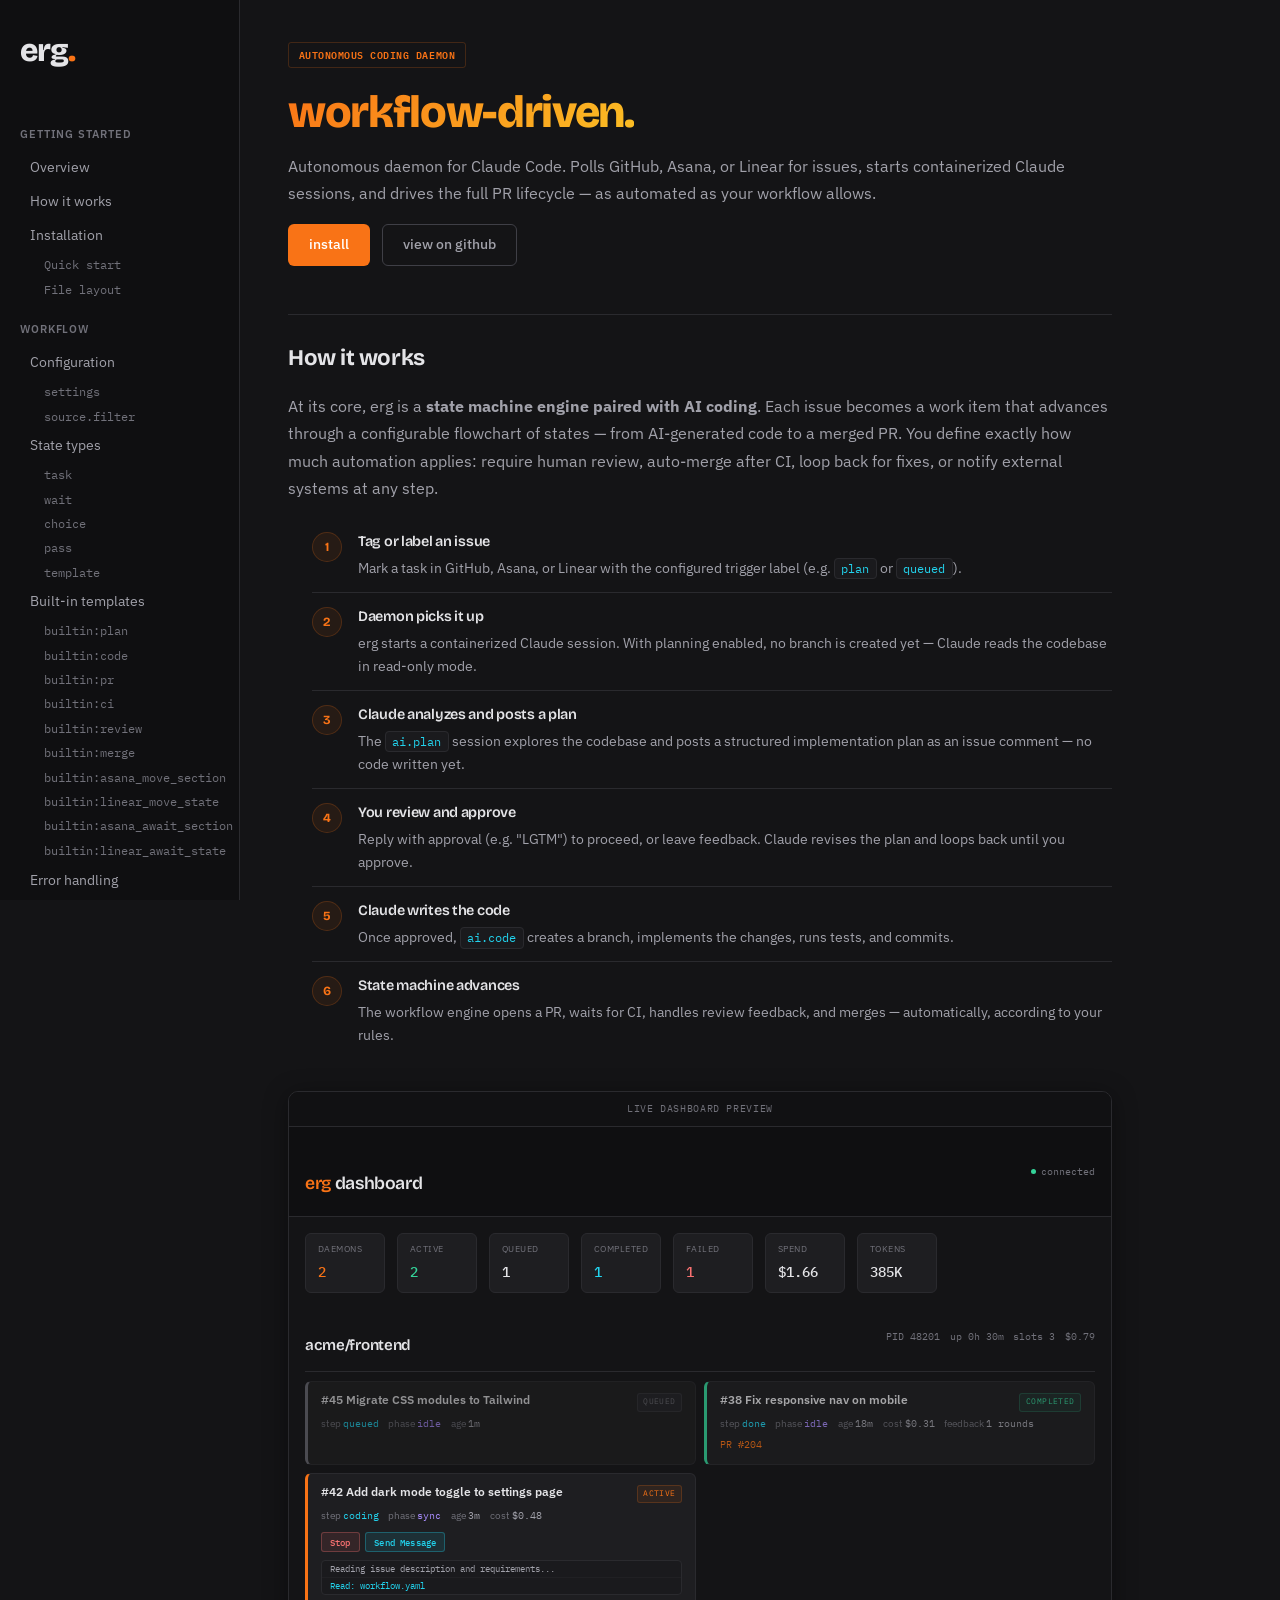
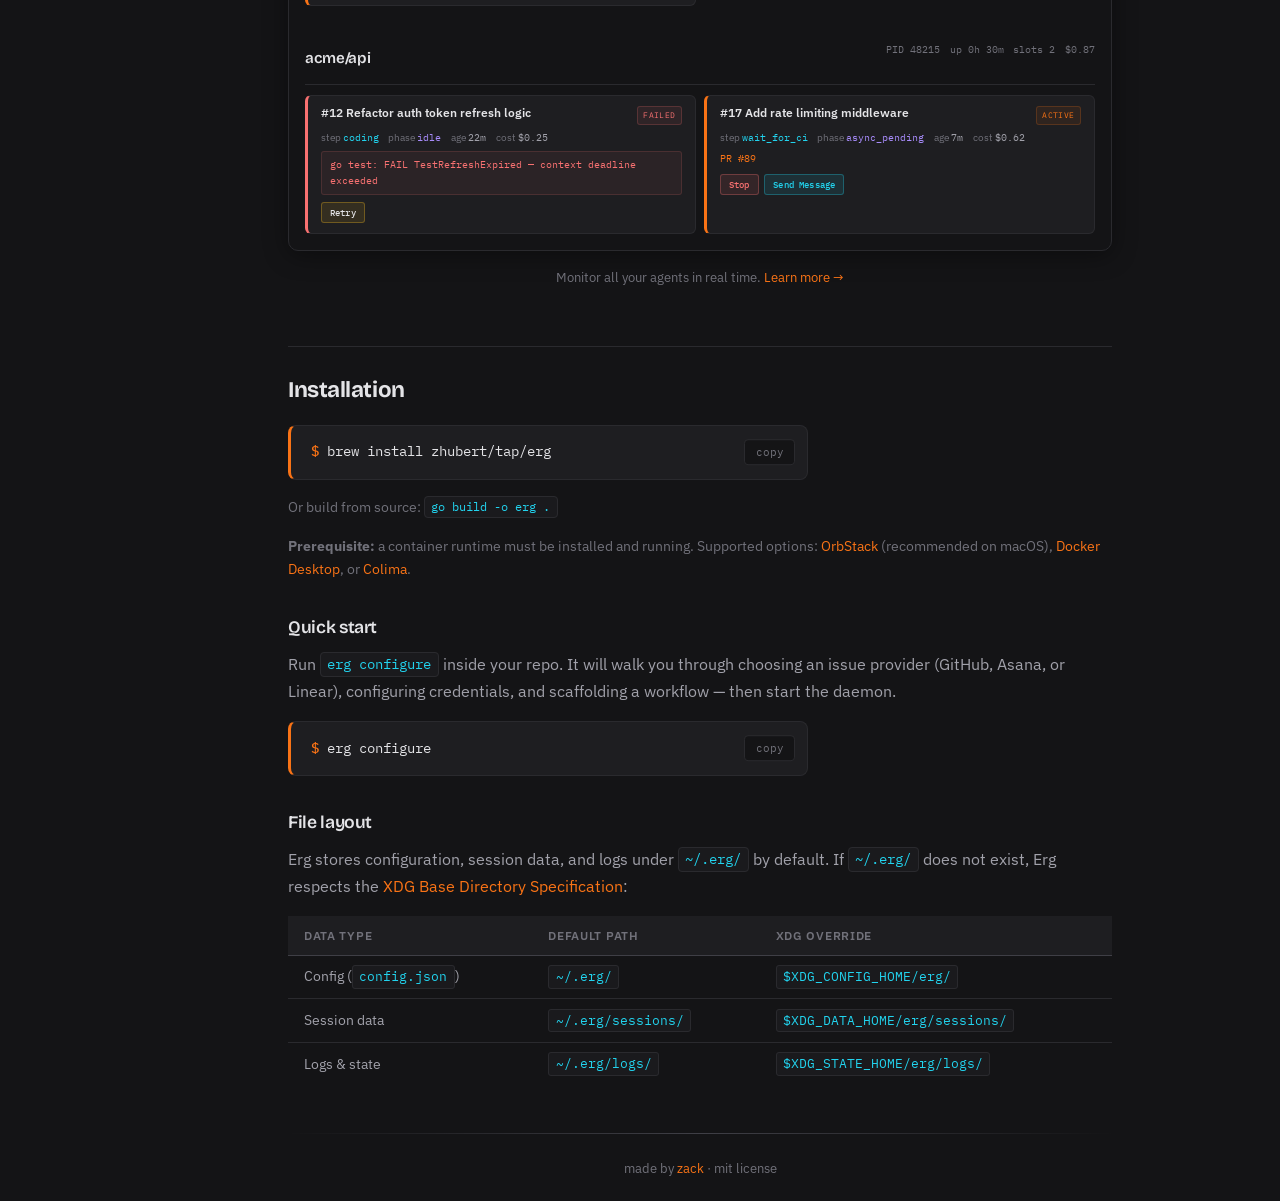
==== commit f43a8f8b: "refactor(docs): extract sidebar into shared sidebar.js Eliminates duplicated sidebar HTML and JS acr" ====
--- a/docs/index.html
+++ b/docs/index.html
@@ -1071,75 +1071,8 @@
     ></div>
 
     <div class="page">
-      <nav class="sidebar" id="sidebar">
-        <div class="sidebar-logo">
-          <a href="index.html">erg<span>.</span></a>
-        </div>
-        <ul class="sidebar-nav">
-          <li class="sidebar-section">
-            <span class="sidebar-section-title">Getting started</span>
-            <a href="#overview" class="sidebar-link">Overview</a>
-            <a href="#how-it-works" class="sidebar-link">How it works</a>
-            <a href="#install" class="sidebar-link">Installation</a>
-            <a href="#quickstart" class="sidebar-sublink">Quick start</a>
-            <a href="#file-layout" class="sidebar-sublink">File layout</a>
-          </li>
-          <li class="sidebar-section">
-            <span class="sidebar-section-title">Workflow</span>
-            <a href="workflow.html#workflow" class="sidebar-link">Configuration</a>
-            <a href="workflow.html#settings" class="sidebar-sublink">settings</a>
-            <a href="workflow.html#source-filter" class="sidebar-sublink">source.filter</a>
-            <a href="workflow.html#states" class="sidebar-link">State types</a>
-            <a href="workflow.html#state-task" class="sidebar-sublink">task</a>
-            <a href="workflow.html#state-wait" class="sidebar-sublink">wait</a>
-            <a href="workflow.html#state-choice" class="sidebar-sublink">choice</a>
-            <a href="workflow.html#state-pass" class="sidebar-sublink">pass</a>
-            <a href="workflow.html#state-template" class="sidebar-sublink">template</a>
-            <a href="workflow.html#templates" class="sidebar-link">Built-in templates</a>
-            <a href="workflow.html#tmpl-plan" class="sidebar-sublink">builtin:plan</a>
-            <a href="workflow.html#tmpl-code" class="sidebar-sublink">builtin:code</a>
-            <a href="workflow.html#tmpl-pr" class="sidebar-sublink">builtin:pr</a>
-            <a href="workflow.html#tmpl-ci" class="sidebar-sublink">builtin:ci</a>
-            <a href="workflow.html#tmpl-review" class="sidebar-sublink">builtin:review</a>
-            <a href="workflow.html#tmpl-merge" class="sidebar-sublink">builtin:merge</a>
-            <a href="workflow.html#tmpl-asana-move" class="sidebar-sublink">builtin:asana_move_section</a>
-            <a href="workflow.html#tmpl-linear-move" class="sidebar-sublink">builtin:linear_move_state</a>
-            <a href="workflow.html#tmpl-asana-await" class="sidebar-sublink">builtin:asana_await_section</a>
-            <a href="workflow.html#tmpl-linear-await" class="sidebar-sublink">builtin:linear_await_state</a>
-            <a href="workflow.html#error-handling" class="sidebar-link">Error handling</a>
-            <a href="workflow.html#hooks" class="sidebar-link">Hooks</a>
-          </li>
-          <li class="sidebar-section">
-            <span class="sidebar-section-title">Reference</span>
-            <a href="cli.html#cli" class="sidebar-link">CLI commands</a>
-            <a href="cli.html#cli-run" class="sidebar-sublink">erg run</a>
-            <a href="cli.html#cli-stats" class="sidebar-sublink">erg stats</a>
-            <a href="dashboard.html#dashboard" class="sidebar-link">Dashboard</a>
-            <a href="multi-repo.html#multi-repo" class="sidebar-link">Multi-repo</a>
-            <a href="multi-repo.html#services" class="sidebar-link">Brew services</a>
-            <a href="actions.html#actions" class="sidebar-link">Actions</a>
-            <a href="actions.html#actions-ai" class="sidebar-sublink">ai</a>
-            <a href="actions.html#actions-github" class="sidebar-sublink">github</a>
-            <a href="actions.html#actions-git" class="sidebar-sublink">git</a>
-            <a href="actions.html#actions-asana" class="sidebar-sublink">asana</a>
-            <a href="actions.html#actions-linear" class="sidebar-sublink">linear</a>
-            <a href="actions.html#actions-slack" class="sidebar-sublink">slack</a>
-            <a href="actions.html#actions-webhook" class="sidebar-sublink">webhook</a>
-            <a href="actions.html#actions-workflow" class="sidebar-sublink">workflow</a>
-            <a href="events.html#events" class="sidebar-link">Wait events</a>
-            <a href="events.html#events-pr" class="sidebar-sublink">pr</a>
-            <a href="events.html#events-ci" class="sidebar-sublink">ci</a>
-            <a href="events.html#events-plan" class="sidebar-sublink">plan</a>
-            <a href="events.html#events-asana" class="sidebar-sublink">asana</a>
-            <a href="events.html#events-linear" class="sidebar-sublink">linear</a>
-            <a href="events.html#events-gate" class="sidebar-sublink">gate</a>
-          </li>
-        </ul>
-        <div class="sidebar-footer">
-          <a href="https://github.com/zhubert/erg">GitHub</a>
-          <a href="https://github.com/zhubert/erg/issues">Issues</a>
-        </div>
-      </nav>
+      <nav class="sidebar" id="sidebar"></nav>
+      <script src="sidebar.js"></script>
 
       <!-- Content -->
       <main class="main">
@@ -1384,55 +1317,6 @@
         });
       }
 
-      function toggleSidebar() {
-        document.getElementById("sidebar").classList.toggle("open");
-        document.getElementById("sidebarOverlay").classList.toggle("open");
-      }
-
-      // Scroll spy for sidebar
-      (function () {
-        var links = document.querySelectorAll(".sidebar-link");
-        var sections = [];
-        links.forEach(function (link) {
-          var id = link.getAttribute("href");
-          if (id && id.startsWith("#")) {
-            var el = document.querySelector(id);
-            if (el) sections.push({ el: el, link: link });
-          }
-        });
-
-        function update() {
-          var scrollY = window.scrollY + 80;
-          var current = sections[0];
-          for (var i = 0; i < sections.length; i++) {
-            if (sections[i].el.offsetTop <= scrollY) {
-              current = sections[i];
-            }
-          }
-          links.forEach(function (l) {
-            l.classList.remove("active");
-          });
-          if (current) current.link.classList.add("active");
-        }
-
-        window.addEventListener("scroll", update, { passive: true });
-        update();
-      })();
-
-      // Close sidebar on link click (mobile)
-      document
-        .querySelectorAll(".sidebar-link, .sidebar-sublink")
-        .forEach(function (link) {
-          link.addEventListener("click", function () {
-            if (window.innerWidth <= 860) {
-              document.getElementById("sidebar").classList.remove("open");
-              document
-                .getElementById("sidebarOverlay")
-                .classList.remove("open");
-            }
-          });
-        });
-
       // Label param-table cells for responsive stacking
       document.querySelectorAll(".param-table").forEach(function (table) {
         var headers = Array.from(table.querySelectorAll("thead th")).map(
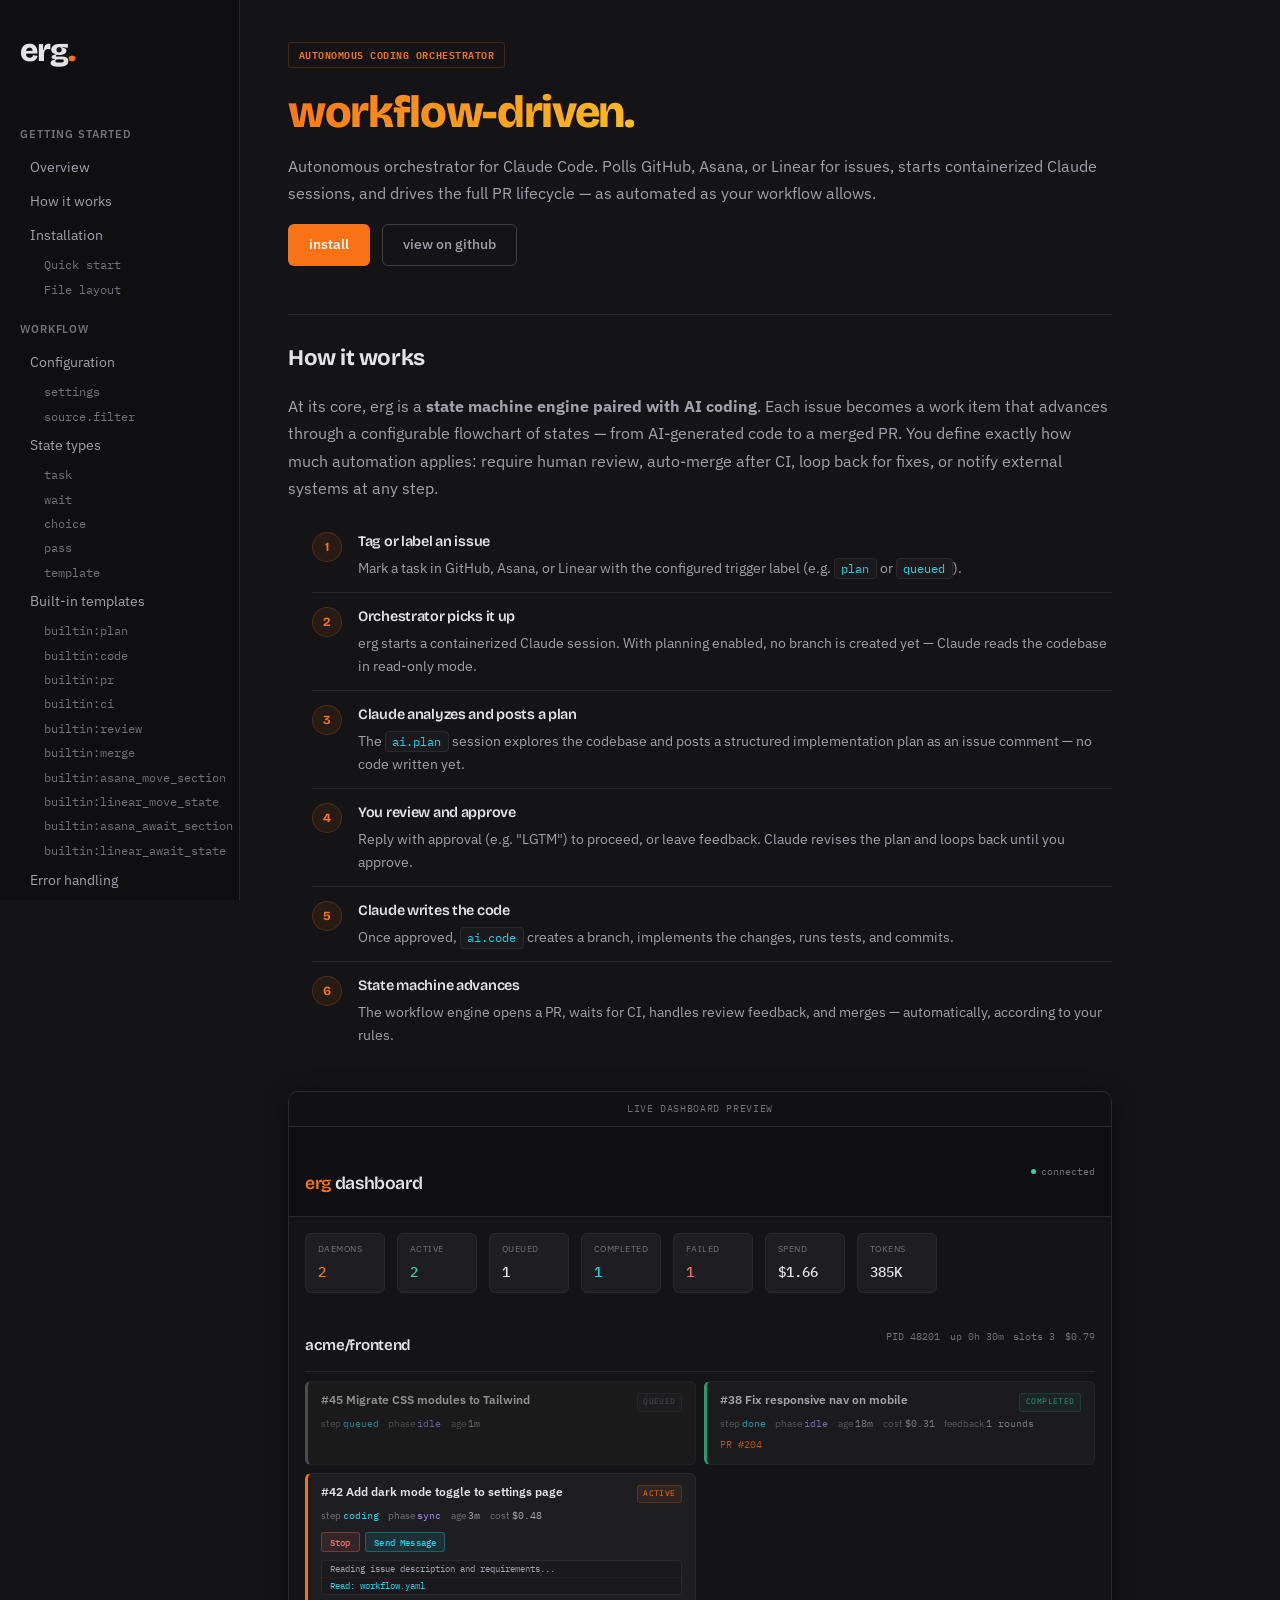
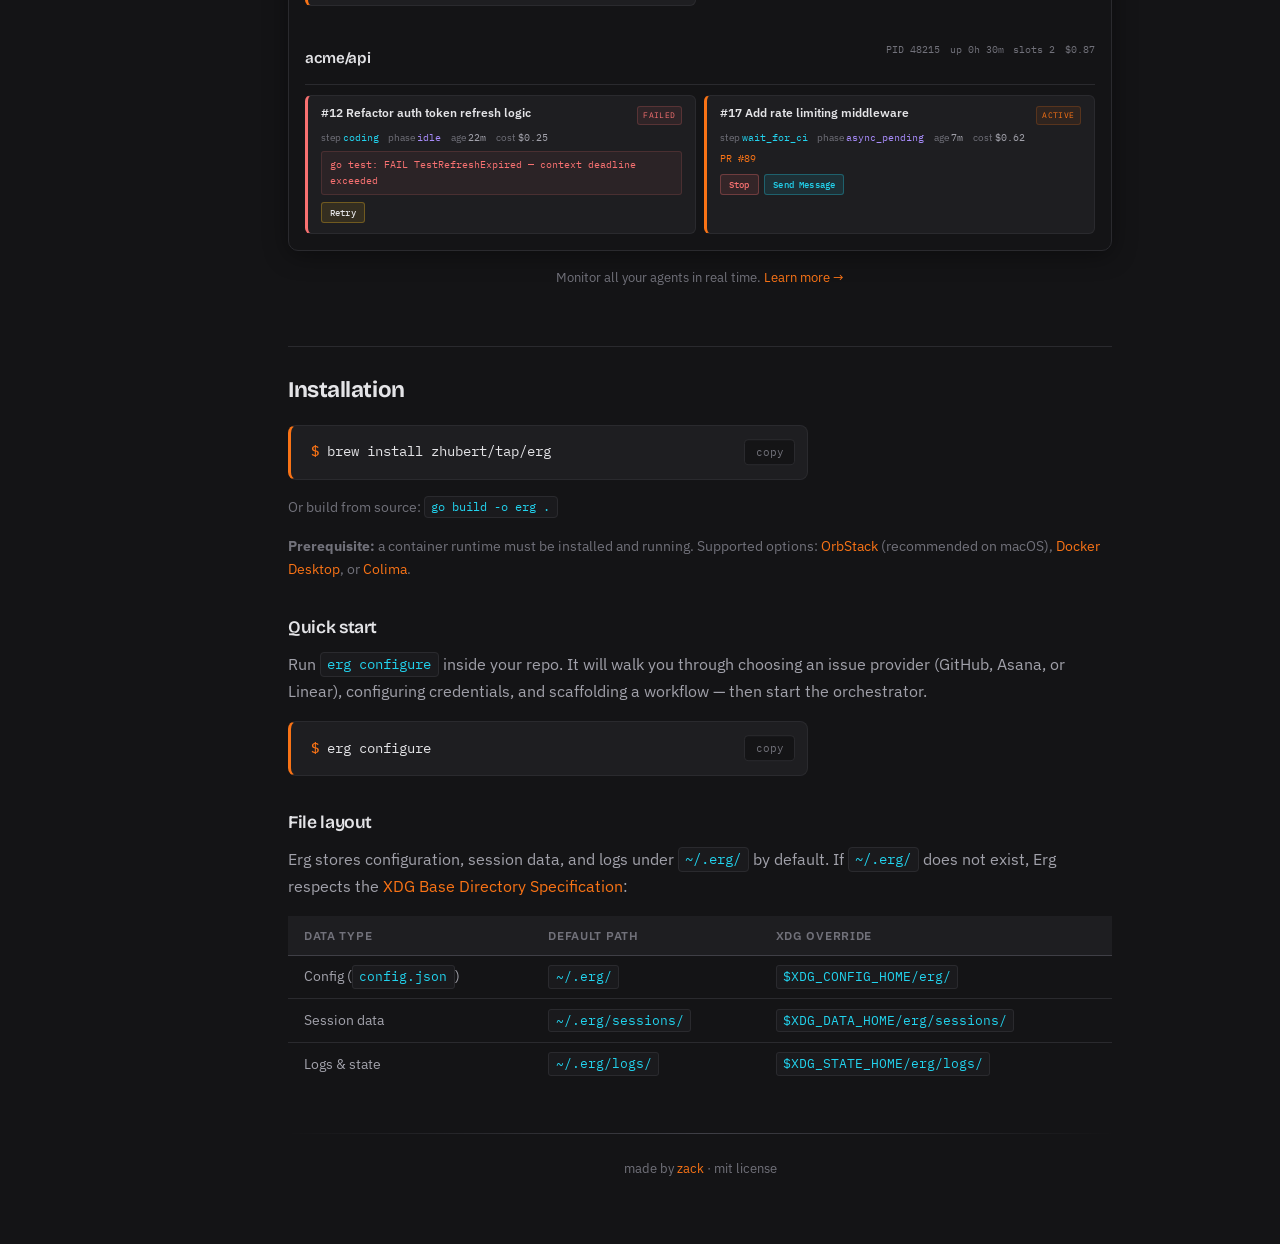
==== commit 86faa1fd: "docs: use "orchestrator" terminology in user-facing text Clarify erg's two-tier architecture in user" ====
--- a/docs/index.html
+++ b/docs/index.html
@@ -3,10 +3,10 @@
   <head>
     <meta charset="UTF-8" />
     <meta name="viewport" content="width=device-width, initial-scale=1.0" />
-    <title>erg - workflow-driven autonomous coding daemon for Claude Code</title>
+    <title>erg - workflow-driven autonomous coding orchestrator for Claude Code</title>
     <meta
       name="description"
-      content="erg — workflow-driven autonomous coding daemon for Claude Code."
+      content="erg — workflow-driven autonomous coding orchestrator for Claude Code."
     />
     <link rel="preconnect" href="https://fonts.googleapis.com" />
     <link rel="preconnect" href="https://fonts.gstatic.com" crossorigin />
@@ -1078,12 +1078,12 @@
       <main class="main">
         <!-- Overview -->
         <section id="overview">
-          <span class="hero-badge">autonomous coding daemon</span>
+          <span class="hero-badge">autonomous coding orchestrator</span>
           <p class="hero-tagline">
             <span class="hero-tagline-accent">workflow-driven.</span>
           </p>
           <p>
-            Autonomous daemon for Claude Code. Polls GitHub, Asana, or
+            Autonomous orchestrator for Claude Code. Polls GitHub, Asana, or
             Linear for issues, starts containerized Claude sessions, and drives
             the full PR lifecycle &mdash; as automated as your workflow allows.
           </p>
@@ -1118,7 +1118,7 @@
           </li>
           <li>
             <div class="step-body">
-              <h4>Daemon picks it up</h4>
+              <h4>Orchestrator picks it up</h4>
               <p>
                 erg starts a containerized Claude session. With planning
                 enabled, no branch is created yet — Claude reads the codebase in
@@ -1214,7 +1214,7 @@
         <p>
           Run <code>erg configure</code> inside your repo. It will walk you through
           choosing an issue provider (GitHub, Asana, or Linear), configuring
-          credentials, and scaffolding a workflow — then start the daemon.
+          credentials, and scaffolding a workflow — then start the orchestrator.
         </p>
         <div class="install-block">
           <span class="prompt-char">$</span>
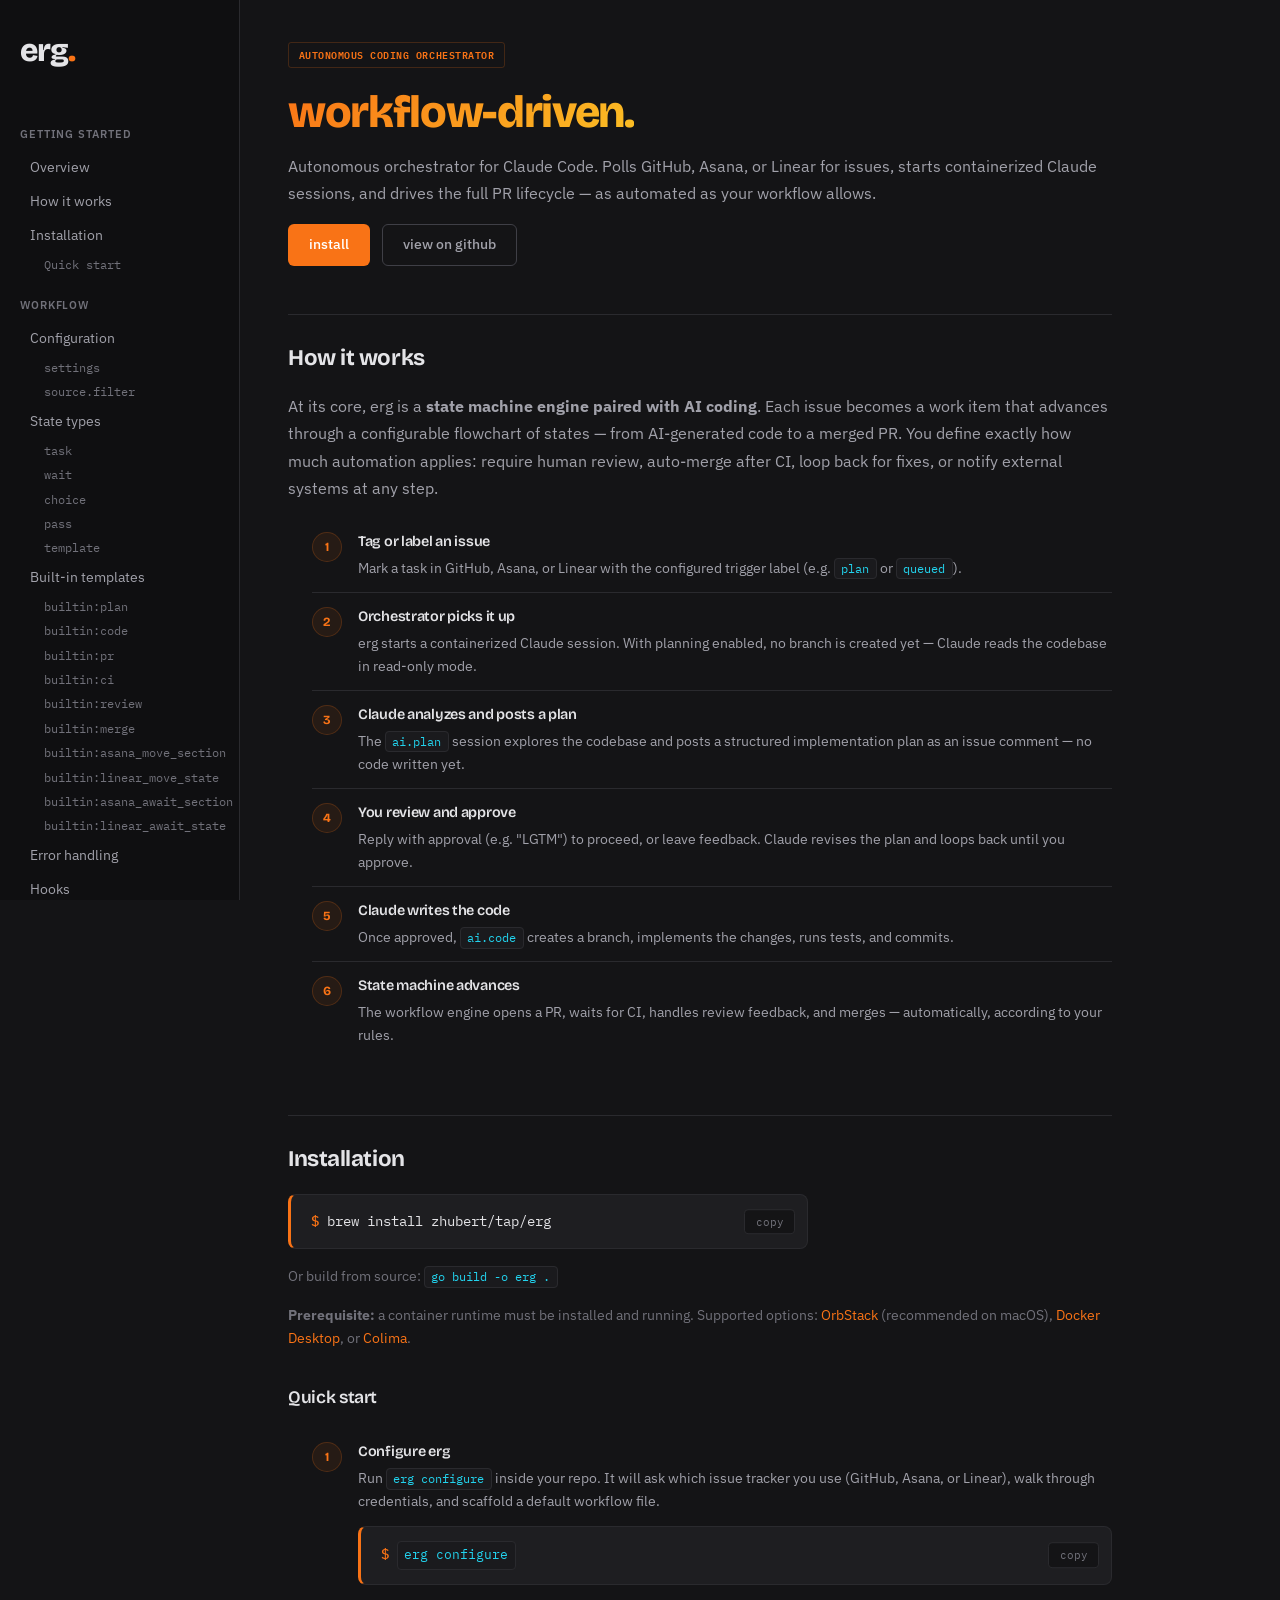
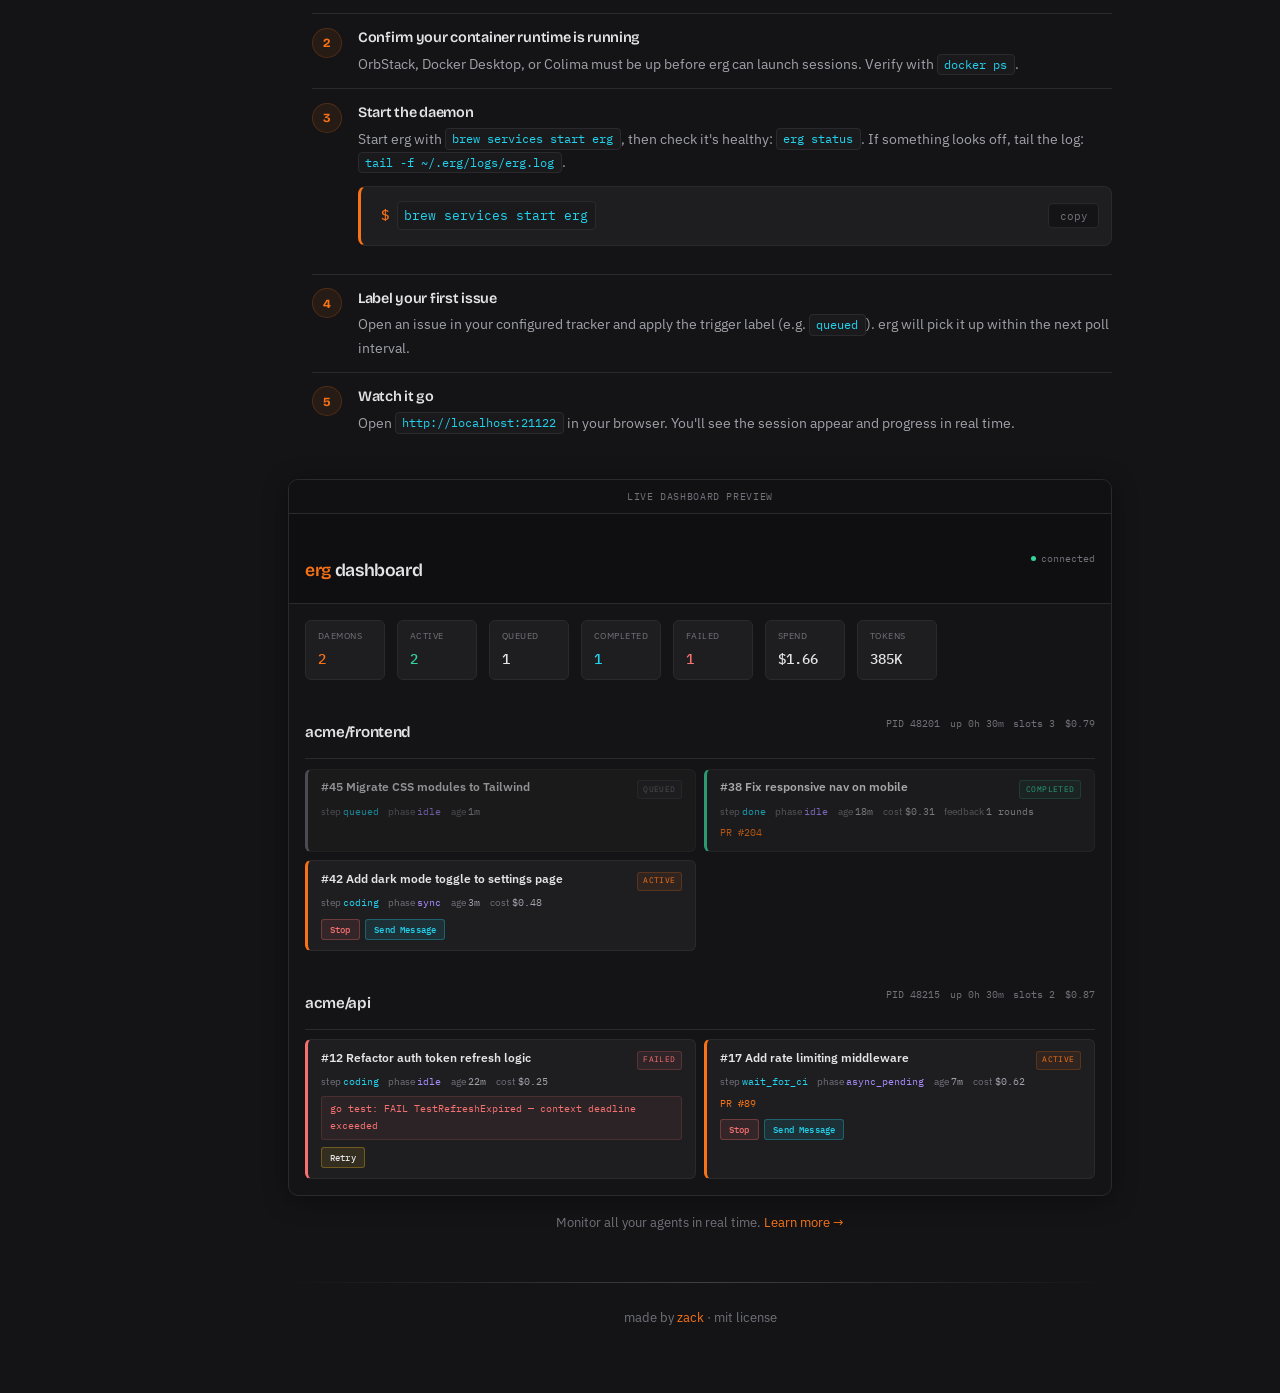
==== commit e87351be: "docs: lead with happy path quick start, move file layout to cli.html - Replace minimal Quick Start w" ====
--- a/docs/index.html
+++ b/docs/index.html
@@ -1165,28 +1165,6 @@
           </li>
         </ol>
 
-        <!-- ============ LIVE DASHBOARD SIMULATION ============ -->
-        <div class="sim-wrap" style="margin: 2rem 0 2.5rem;">
-          <div class="sim-label">live dashboard preview</div>
-          <div class="sim-header">
-            <div class="sim-header-left">
-              <h3><span>erg</span> dashboard</h3>
-            </div>
-            <div class="sim-conn">
-              <div class="sim-conn-dot"></div>
-              <span>connected</span>
-            </div>
-          </div>
-          <div class="sim-body">
-            <div class="sim-summary" id="simSummary"></div>
-            <div id="simContent"></div>
-          </div>
-        </div>
-        <p style="font-size: 0.82rem; color: var(--text-dim); text-align: center; margin-top: -1.5rem; margin-bottom: 2rem;">
-          Monitor all your agents in real time. <a href="dashboard.html#dashboard">Learn more &rarr;</a>
-        </p>
-        <!-- ============ END SIMULATION ============ -->
-
         <!-- Installation -->
         <h2 id="install">Installation</h2>
         <div class="install-block">
@@ -1211,53 +1189,88 @@
         </p>
 
         <h3 id="quickstart">Quick start</h3>
-        <p>
-          Run <code>erg configure</code> inside your repo. It will walk you through
-          choosing an issue provider (GitHub, Asana, or Linear), configuring
-          credentials, and scaffolding a workflow — then start the orchestrator.
+        <ol class="steps-list">
+          <li>
+            <div class="step-body">
+              <h4>Configure erg</h4>
+              <p>
+                Run <code>erg configure</code> inside your repo. It will ask which
+                issue tracker you use (GitHub, Asana, or Linear), walk through
+                credentials, and scaffold a default workflow file.
+              </p>
+              <div class="install-block" style="margin-top: 0.75rem; max-width: 100%;">
+                <span class="prompt-char">$</span>
+                <code>erg configure</code>
+                <button class="copy-btn" onclick="copyCmd(this, 'erg configure')">copy</button>
+              </div>
+            </div>
+          </li>
+          <li>
+            <div class="step-body">
+              <h4>Confirm your container runtime is running</h4>
+              <p>
+                OrbStack, Docker Desktop, or Colima must be up before erg can
+                launch sessions. Verify with <code>docker ps</code>.
+              </p>
+            </div>
+          </li>
+          <li>
+            <div class="step-body">
+              <h4>Start the daemon</h4>
+              <p>
+                Start erg with <code>brew services start erg</code>, then check
+                it's healthy: <code>erg status</code>. If something looks off,
+                tail the log: <code>tail -f ~/.erg/logs/erg.log</code>.
+              </p>
+              <div class="install-block" style="margin-top: 0.75rem; max-width: 100%;">
+                <span class="prompt-char">$</span>
+                <code>brew services start erg</code>
+                <button class="copy-btn" onclick="copyCmd(this, 'brew services start erg')">copy</button>
+              </div>
+            </div>
+          </li>
+          <li>
+            <div class="step-body">
+              <h4>Label your first issue</h4>
+              <p>
+                Open an issue in your configured tracker and apply the trigger
+                label (e.g. <code>queued</code>). erg will pick it up within the
+                next poll interval.
+              </p>
+            </div>
+          </li>
+          <li>
+            <div class="step-body">
+              <h4>Watch it go</h4>
+              <p>
+                Open <code>http://localhost:21122</code> in your browser. You'll
+                see the session appear and progress in real time.
+              </p>
+            </div>
+          </li>
+        </ol>
+
+        <!-- ============ LIVE DASHBOARD SIMULATION ============ -->
+        <div class="sim-wrap" style="margin: 2rem 0 2.5rem;">
+          <div class="sim-label">live dashboard preview</div>
+          <div class="sim-header">
+            <div class="sim-header-left">
+              <h3><span>erg</span> dashboard</h3>
+            </div>
+            <div class="sim-conn">
+              <div class="sim-conn-dot"></div>
+              <span>connected</span>
+            </div>
+          </div>
+          <div class="sim-body">
+            <div class="sim-summary" id="simSummary"></div>
+            <div id="simContent"></div>
+          </div>
+        </div>
+        <p style="font-size: 0.82rem; color: var(--text-dim); text-align: center; margin-top: -1.5rem; margin-bottom: 2rem;">
+          Monitor all your agents in real time. <a href="dashboard.html#dashboard">Learn more &rarr;</a>
         </p>
-        <div class="install-block">
-          <span class="prompt-char">$</span>
-          <code>erg configure</code>
-          <button class="copy-btn" onclick="copyCmd(this, 'erg configure')">
-            copy
-          </button>
-        </div>
-
-
-        <h3 id="file-layout">File layout</h3>
-        <p>
-          Erg stores configuration, session data, and logs under
-          <code>~/.erg/</code> by default. If <code>~/.erg/</code>
-          does not exist, Erg respects the
-          <a href="https://specifications.freedesktop.org/basedir-spec/latest/">XDG Base Directory Specification</a>:
-        </p>
-        <table class="cli-table">
-          <thead>
-            <tr>
-              <th>Data type</th>
-              <th>Default path</th>
-              <th>XDG override</th>
-            </tr>
-          </thead>
-          <tbody>
-            <tr>
-              <td>Config (<code>config.json</code>)</td>
-              <td><code>~/.erg/</code></td>
-              <td><code>$XDG_CONFIG_HOME/erg/</code></td>
-            </tr>
-            <tr>
-              <td>Session data</td>
-              <td><code>~/.erg/sessions/</code></td>
-              <td><code>$XDG_DATA_HOME/erg/sessions/</code></td>
-            </tr>
-            <tr>
-              <td>Logs &amp; state</td>
-              <td><code>~/.erg/logs/</code></td>
-              <td><code>$XDG_STATE_HOME/erg/logs/</code></td>
-            </tr>
-          </tbody>
-        </table>
+        <!-- ============ END SIMULATION ============ -->
 
         <div
           style="
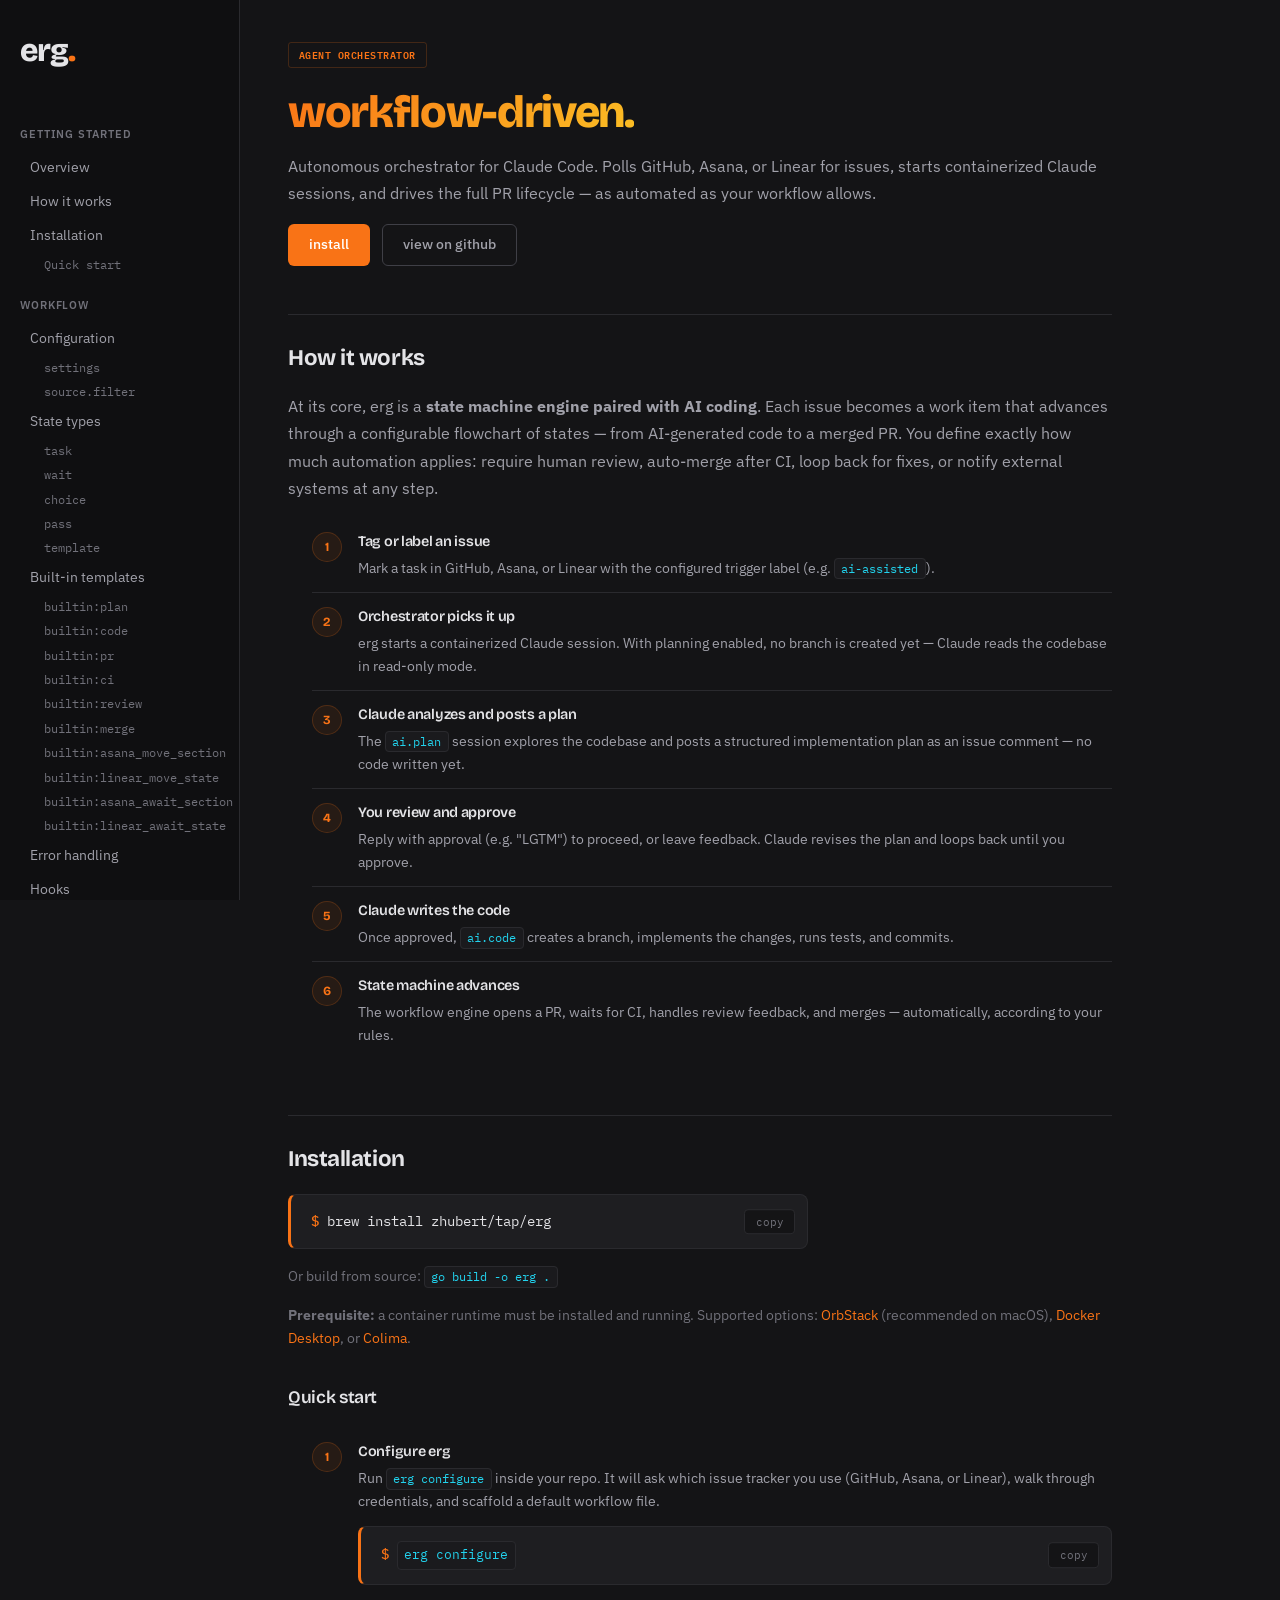
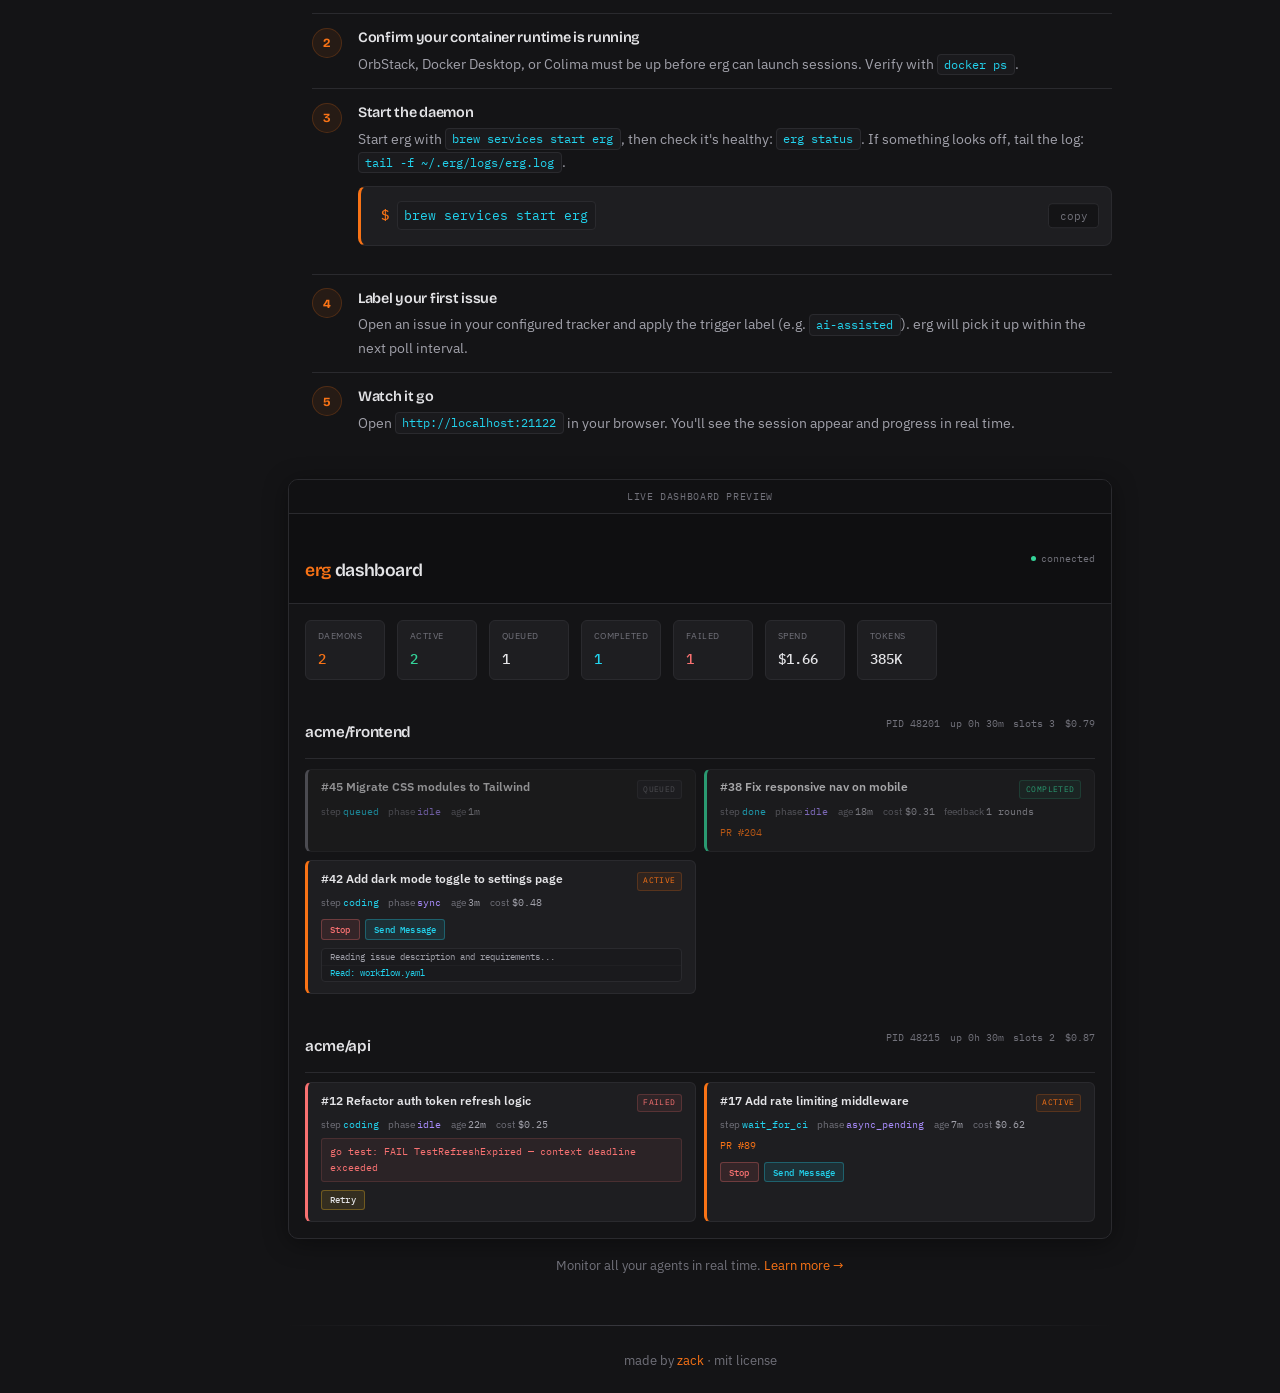
==== commit a661e751: "docs: update branding and fix outdated label documentation - Rename "autonomous coding orchestrator"" ====
--- a/docs/index.html
+++ b/docs/index.html
@@ -3,10 +3,10 @@
   <head>
     <meta charset="UTF-8" />
     <meta name="viewport" content="width=device-width, initial-scale=1.0" />
-    <title>erg - workflow-driven autonomous coding orchestrator for Claude Code</title>
+    <title>erg - workflow-driven agent orchestrator for Claude Code</title>
     <meta
       name="description"
-      content="erg — workflow-driven autonomous coding orchestrator for Claude Code."
+      content="erg — workflow-driven agent orchestrator for Claude Code."
     />
     <link rel="preconnect" href="https://fonts.googleapis.com" />
     <link rel="preconnect" href="https://fonts.gstatic.com" crossorigin />
@@ -1078,7 +1078,7 @@
       <main class="main">
         <!-- Overview -->
         <section id="overview">
-          <span class="hero-badge">autonomous coding orchestrator</span>
+          <span class="hero-badge">agent orchestrator</span>
           <p class="hero-tagline">
             <span class="hero-tagline-accent">workflow-driven.</span>
           </p>
@@ -1112,7 +1112,7 @@
               <h4>Tag or label an issue</h4>
               <p>
                 Mark a task in GitHub, Asana, or Linear with the configured
-                trigger label (e.g. <code>plan</code> or <code>queued</code>).
+                trigger label (e.g. <code>ai-assisted</code>).
               </p>
             </div>
           </li>
@@ -1234,7 +1234,7 @@
               <h4>Label your first issue</h4>
               <p>
                 Open an issue in your configured tracker and apply the trigger
-                label (e.g. <code>queued</code>). erg will pick it up within the
+                label (e.g. <code>ai-assisted</code>). erg will pick it up within the
                 next poll interval.
               </p>
             </div>
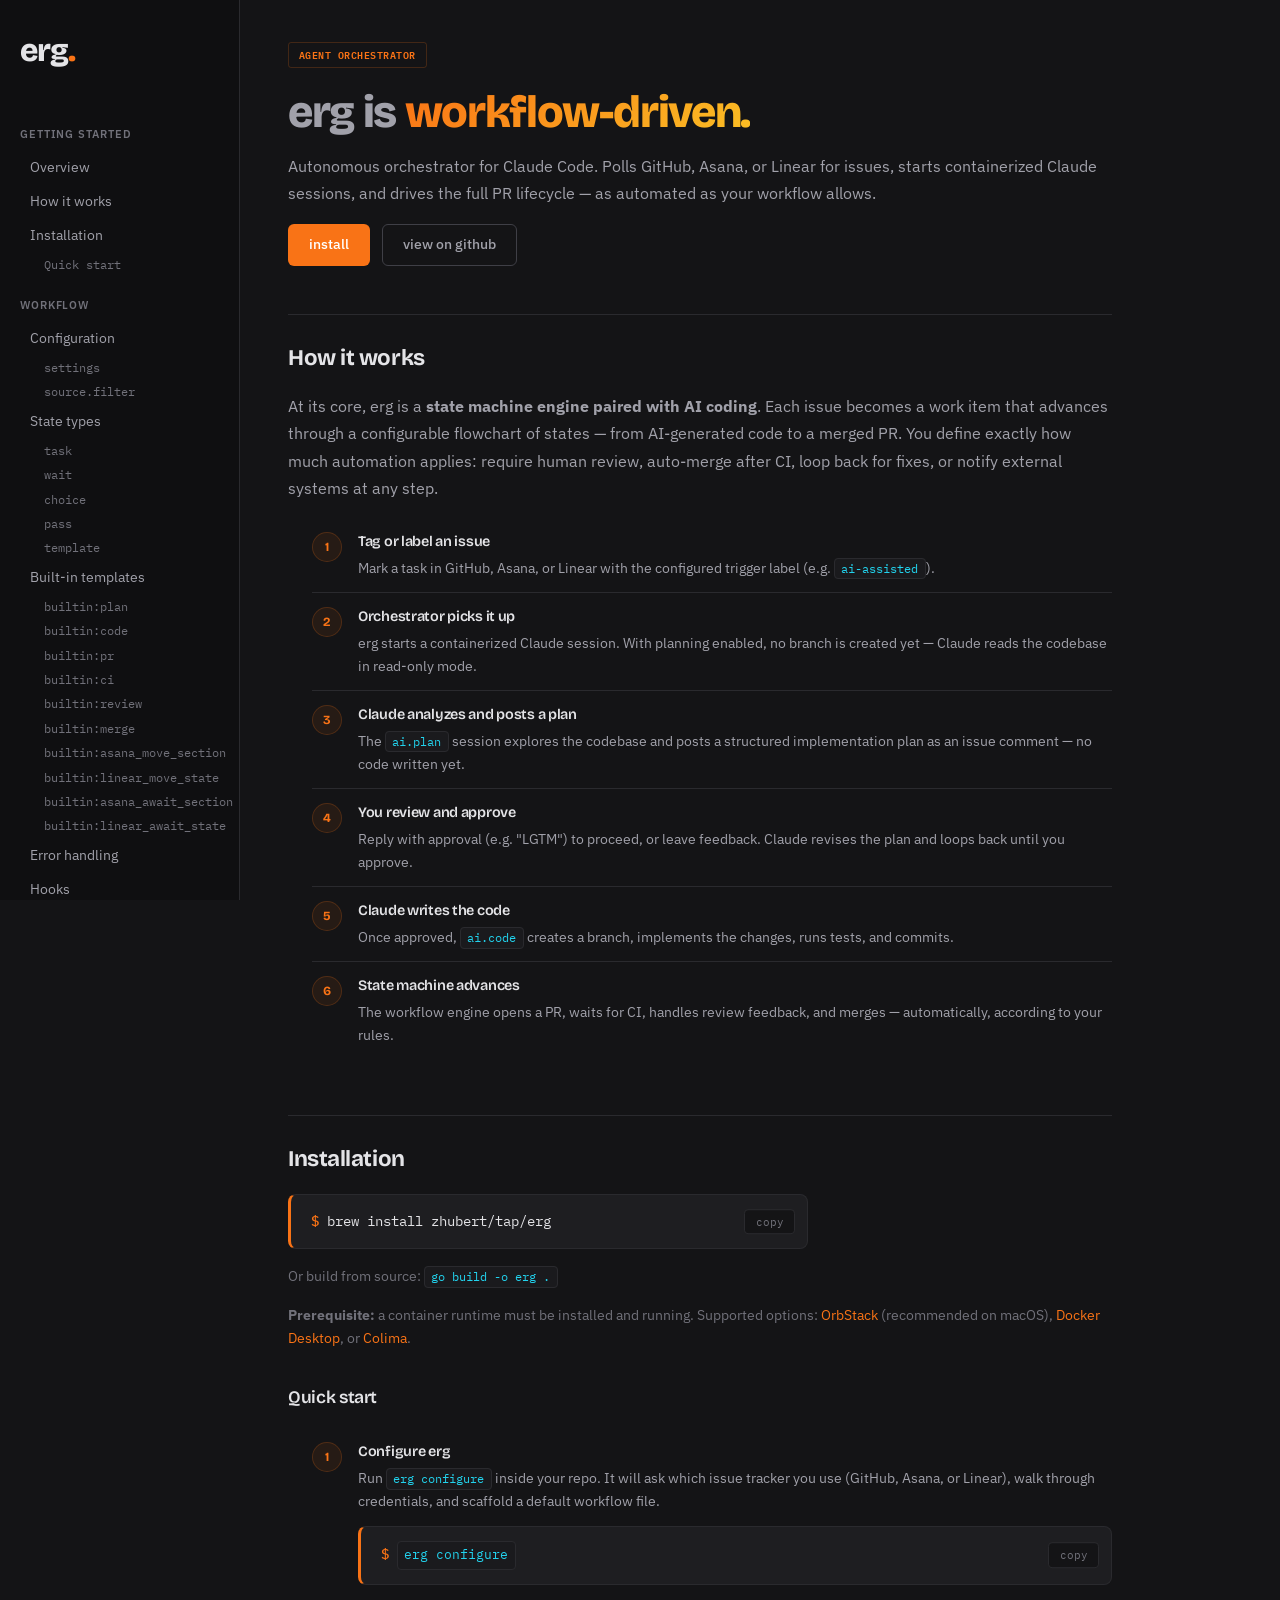
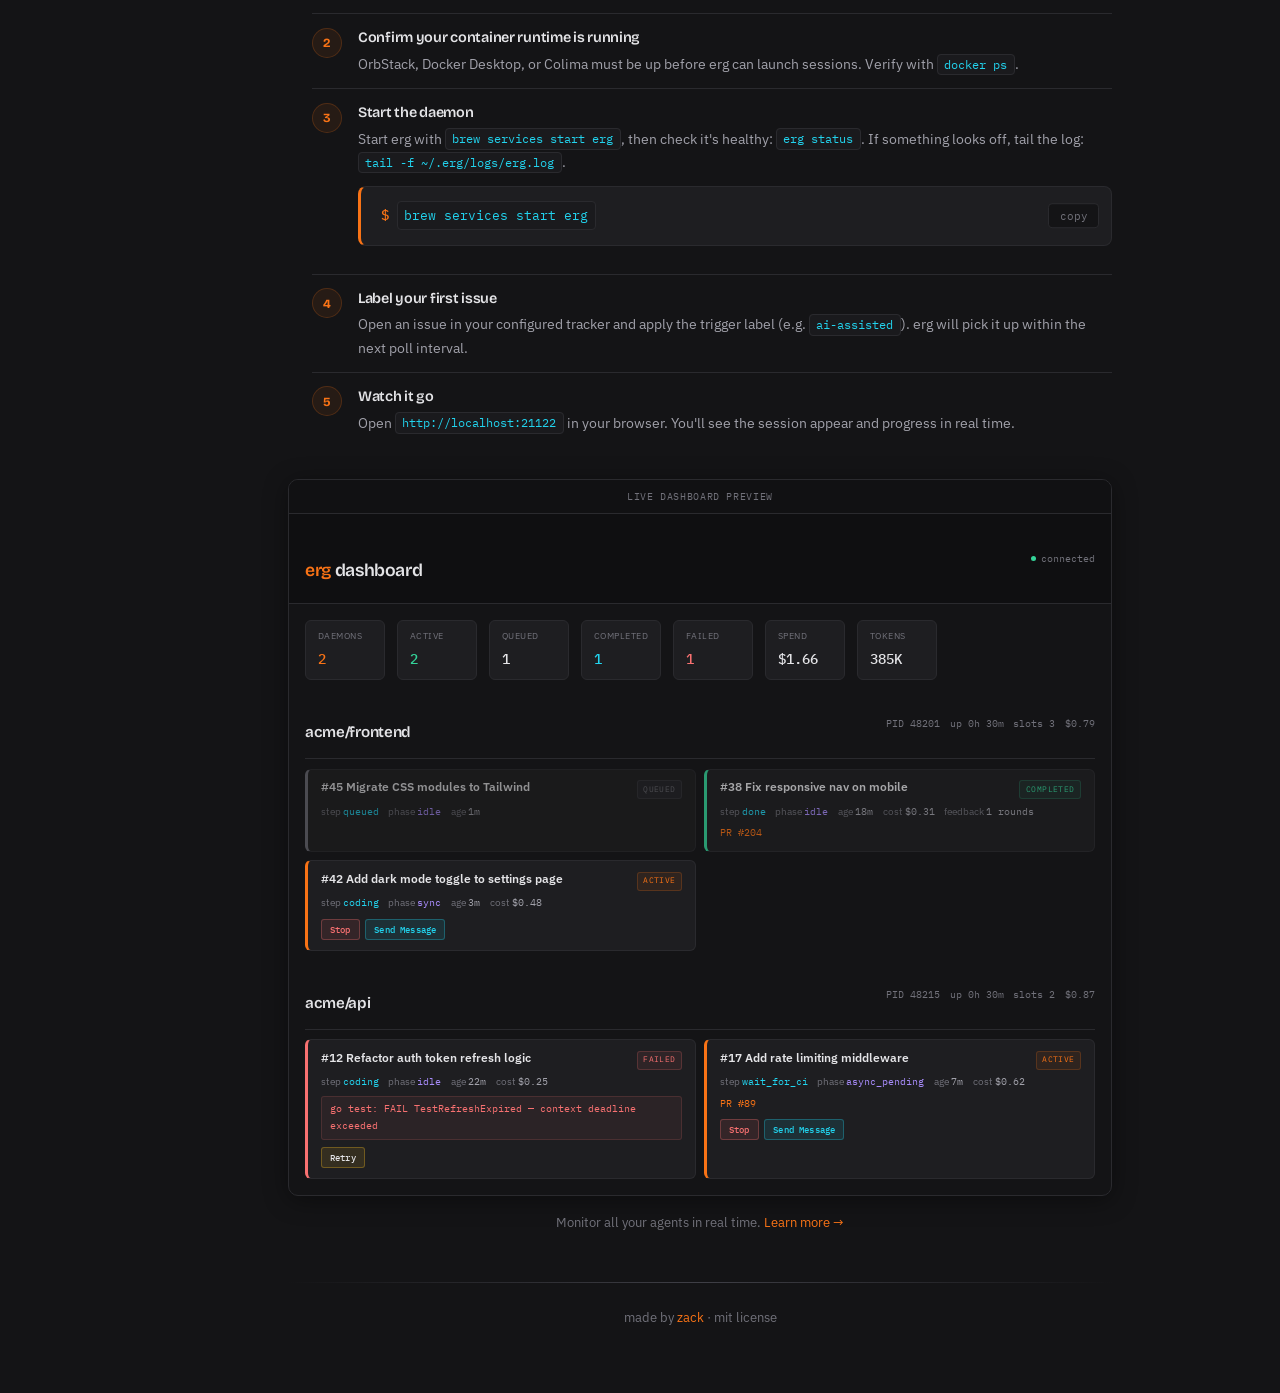
==== commit 9aae43fc: "feat(docs): rotate hero tagline through multiple phrases (#410) Replaces the static "workflow-driven" ====
--- a/docs/index.html
+++ b/docs/index.html
@@ -300,6 +300,7 @@
         -webkit-background-clip: text;
         -webkit-text-fill-color: transparent;
         background-clip: text;
+        transition: opacity 0.6s ease;
       }
 
       .hero-cta {
@@ -1080,7 +1081,7 @@
         <section id="overview">
           <span class="hero-badge">agent orchestrator</span>
           <p class="hero-tagline">
-            <span class="hero-tagline-accent">workflow-driven.</span>
+            erg is <span class="hero-tagline-accent" id="rotating-tagline">workflow-driven.</span>
           </p>
           <p>
             Autonomous orchestrator for Claude Code. Polls GitHub, Asana, or
@@ -1345,6 +1346,29 @@
       });
     </script>
     <script src="sim-dashboard.js"></script>
+    <script>
+      (function () {
+        var taglines = [
+          "workflow-driven.",
+          "autonomously shipped.",
+          "issue to PR, automated.",
+          "relentlessly shipping.",
+          "your AI coworker.",
+          "always reviewing.",
+        ];
+        var el = document.getElementById("rotating-tagline");
+        if (!el) return;
+        var idx = 0;
+        setInterval(function () {
+          el.style.opacity = "0";
+          setTimeout(function () {
+            idx = (idx + 1) % taglines.length;
+            el.textContent = taglines[idx];
+            el.style.opacity = "1";
+          }, 600);
+        }, 3000);
+      })();
+    </script>
   </body>
 </html>
 
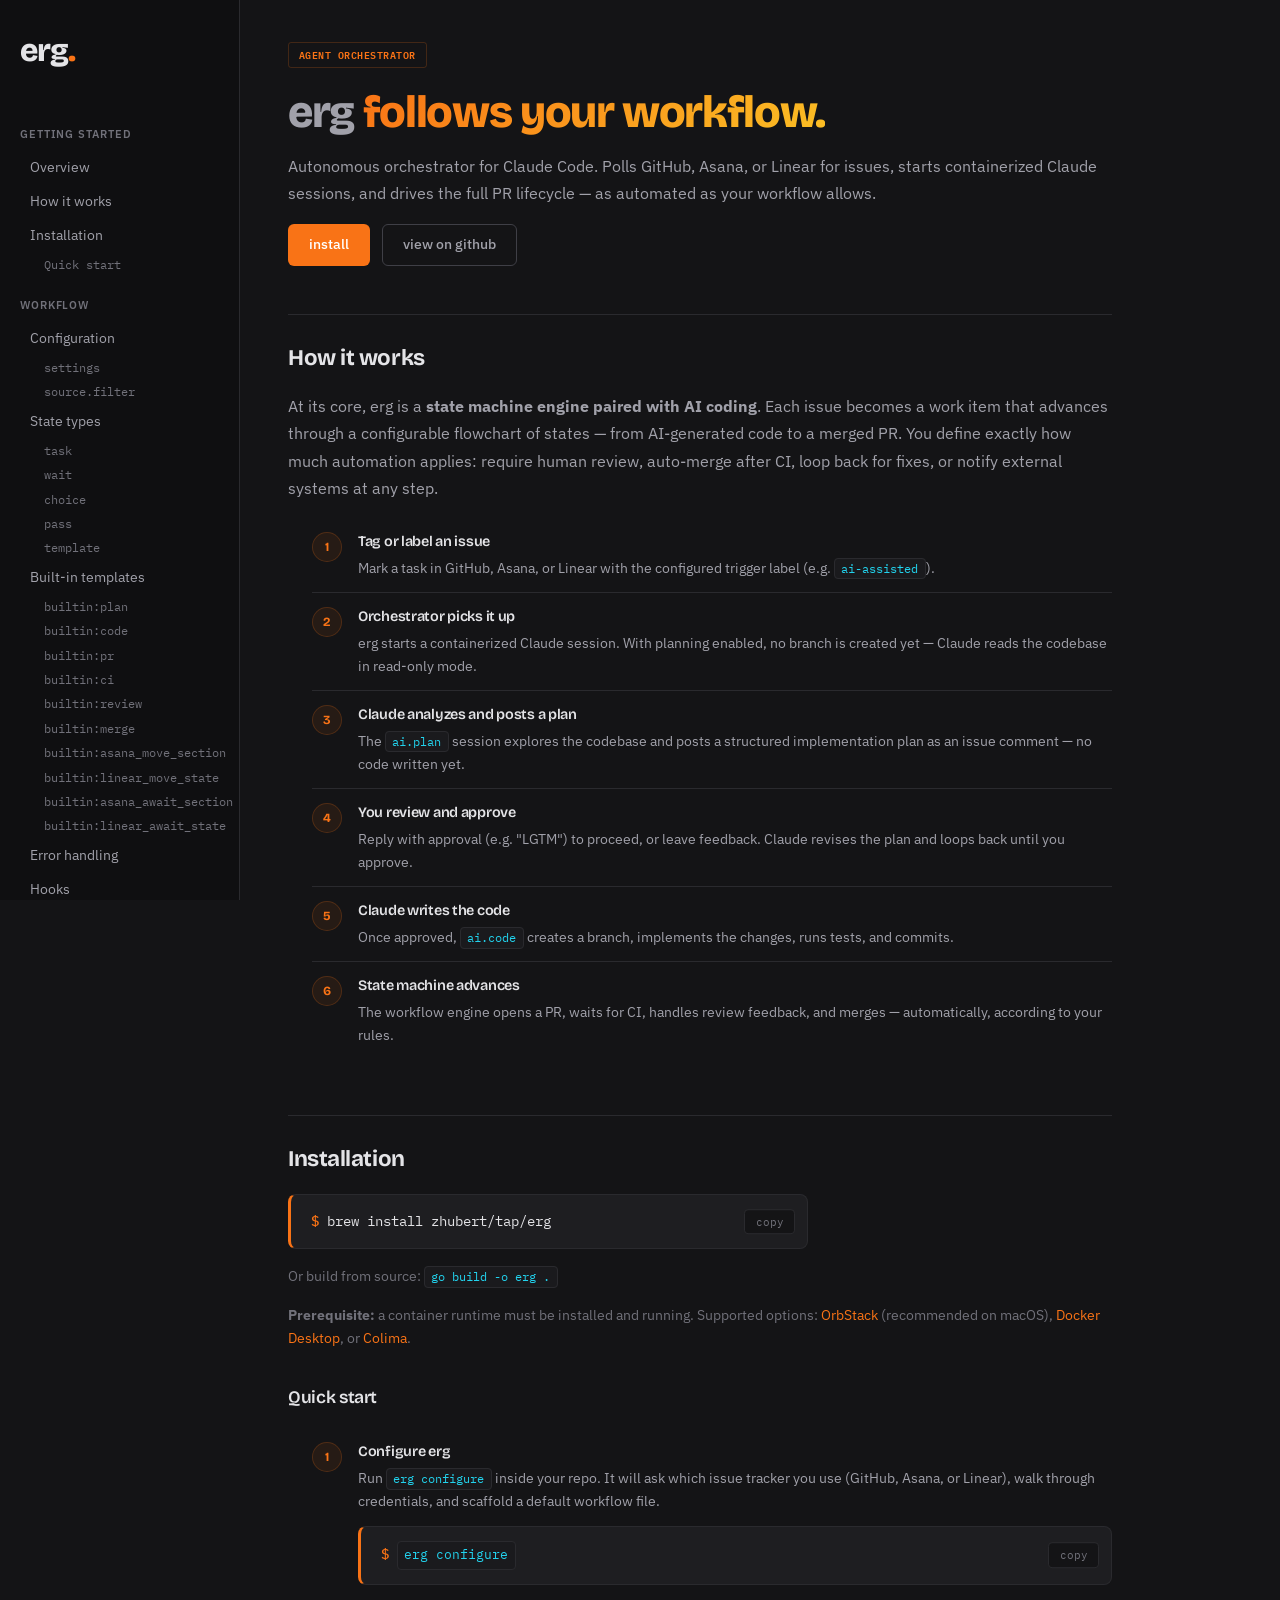
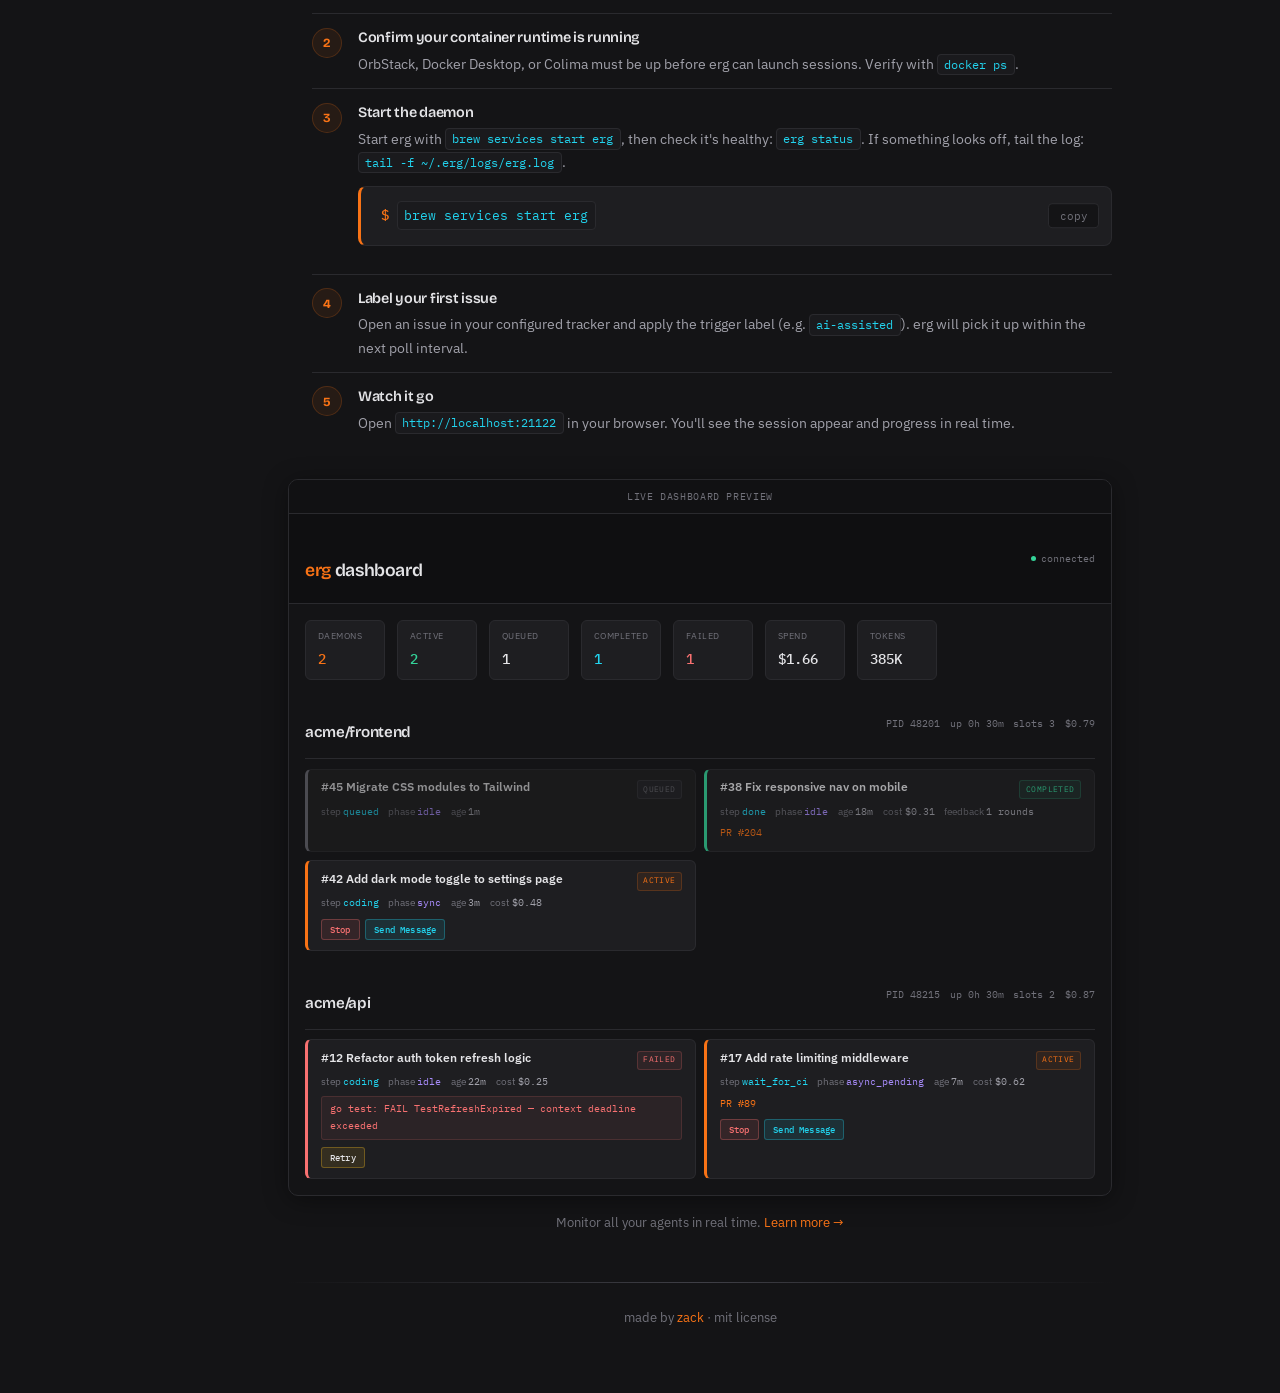
==== commit 30ca4752: "fix(docs): remove unused mermaid.js code from docs site Mermaid was loaded and initialized on every " ====
--- a/docs/index.html
+++ b/docs/index.html
@@ -1057,7 +1057,6 @@
         }
       }
     </style>
-    <script src="./mermaid.min.js"></script>
   </head>
   <body>
     <div class="mobile-header">
@@ -1081,7 +1080,7 @@
         <section id="overview">
           <span class="hero-badge">agent orchestrator</span>
           <p class="hero-tagline">
-            erg is <span class="hero-tagline-accent" id="rotating-tagline">workflow-driven.</span>
+            erg <span class="hero-tagline-accent" id="rotating-tagline">follows your workflow.</span>
           </p>
           <p>
             Autonomous orchestrator for Claude Code. Polls GitHub, Asana, or
@@ -1300,8 +1299,6 @@
     </div>
 
     <script>
-      mermaid.initialize({ startOnLoad: false, theme: "dark" });
-
       function switchTab(btn, tab) {
         var tabs = btn.closest(".example-tabs");
         tabs.querySelectorAll(".tab-btn").forEach(function (b) {
@@ -1313,11 +1310,6 @@
         });
         var panel = tabs.querySelector('[data-panel="' + tab + '"]');
         if (panel) panel.style.display = "";
-        if (tab === "diagram" && !tabs.dataset.rendered) {
-          tabs.dataset.rendered = "1";
-          var el = tabs.querySelector(".mermaid");
-          if (el) mermaid.run({ nodes: [el] });
-        }
       }
 
       function copyCmd(btn, cmd) {
@@ -1349,12 +1341,10 @@
     <script>
       (function () {
         var taglines = [
-          "workflow-driven.",
-          "autonomously shipped.",
-          "issue to PR, automated.",
-          "relentlessly shipping.",
-          "your AI coworker.",
-          "always reviewing.",
+          "follows your workflow.",
+          "automates from issue to PR.",
+          "is your AI coworker.",
+          "collaborates from plan to review."
         ];
         var el = document.getElementById("rotating-tagline");
         if (!el) return;
@@ -1366,7 +1356,7 @@
             el.textContent = taglines[idx];
             el.style.opacity = "1";
           }, 600);
-        }, 3000);
+        }, 8000);
       })();
     </script>
   </body>
